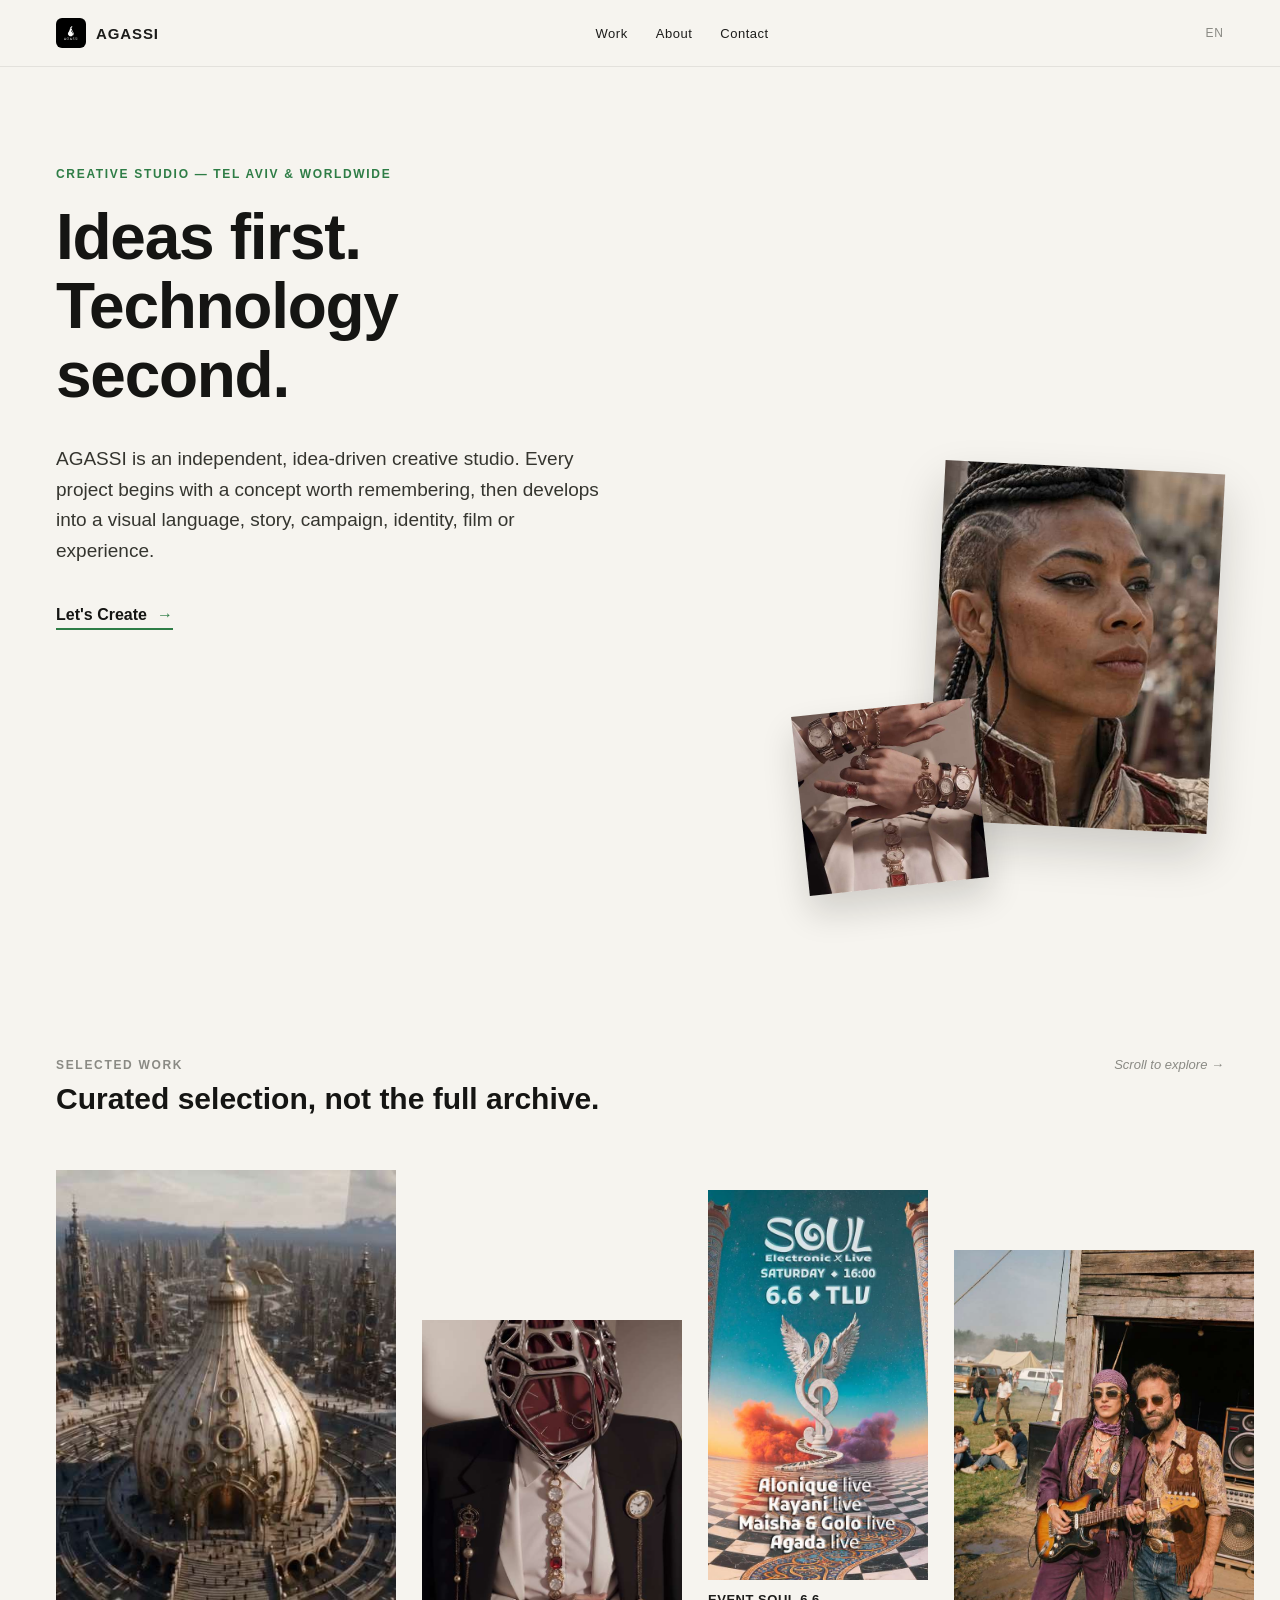
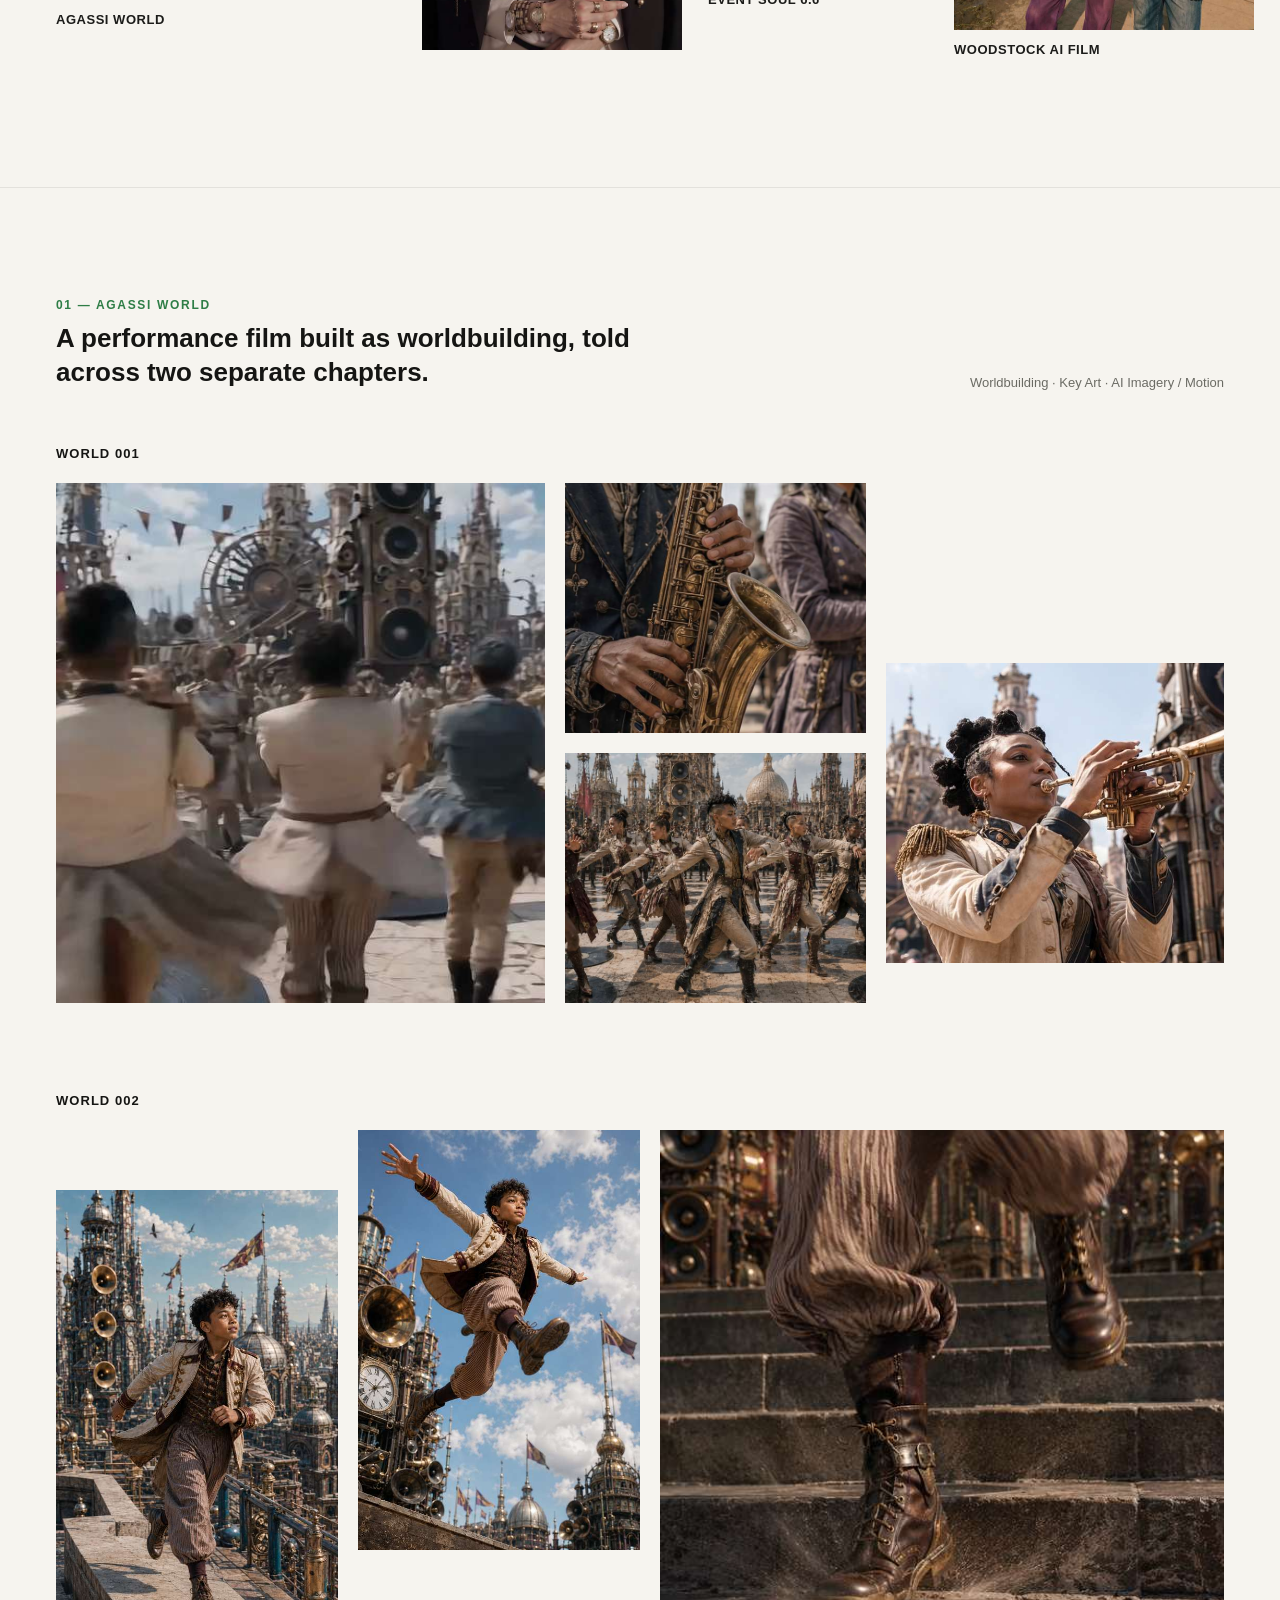
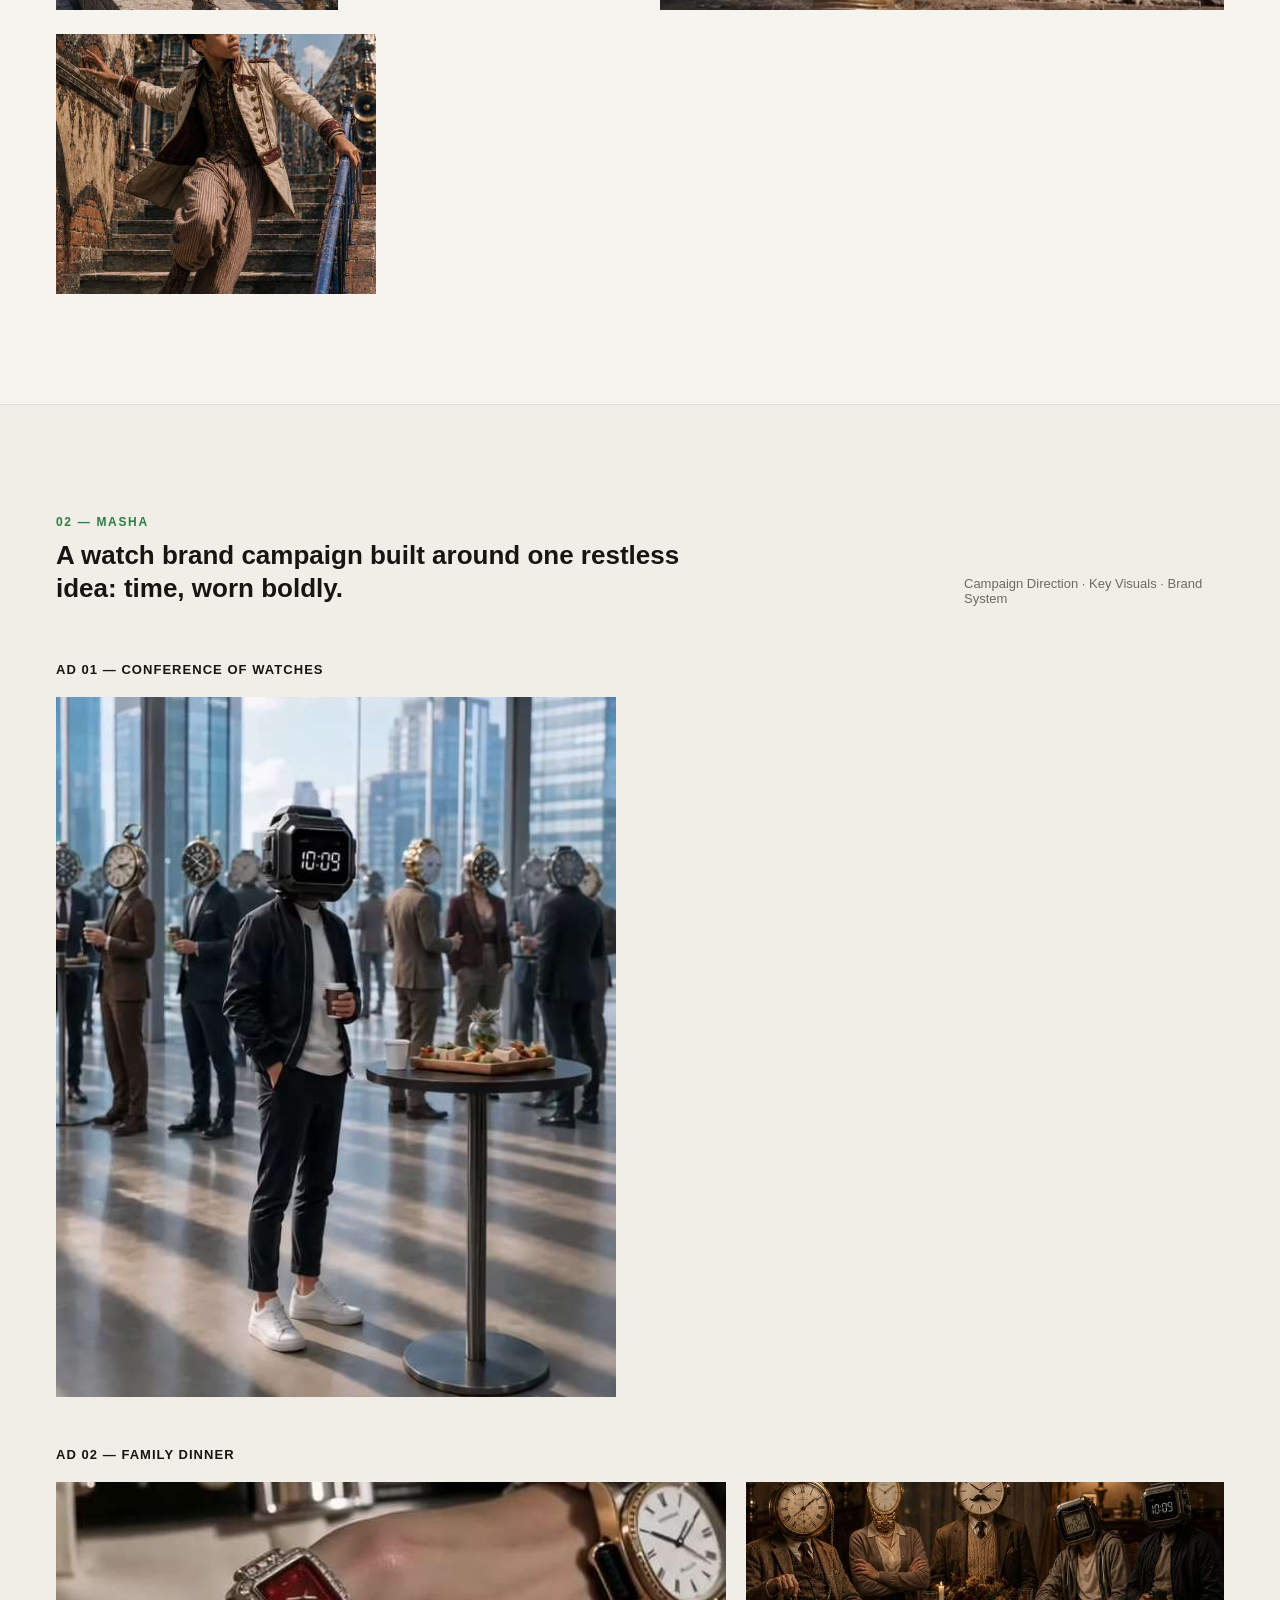
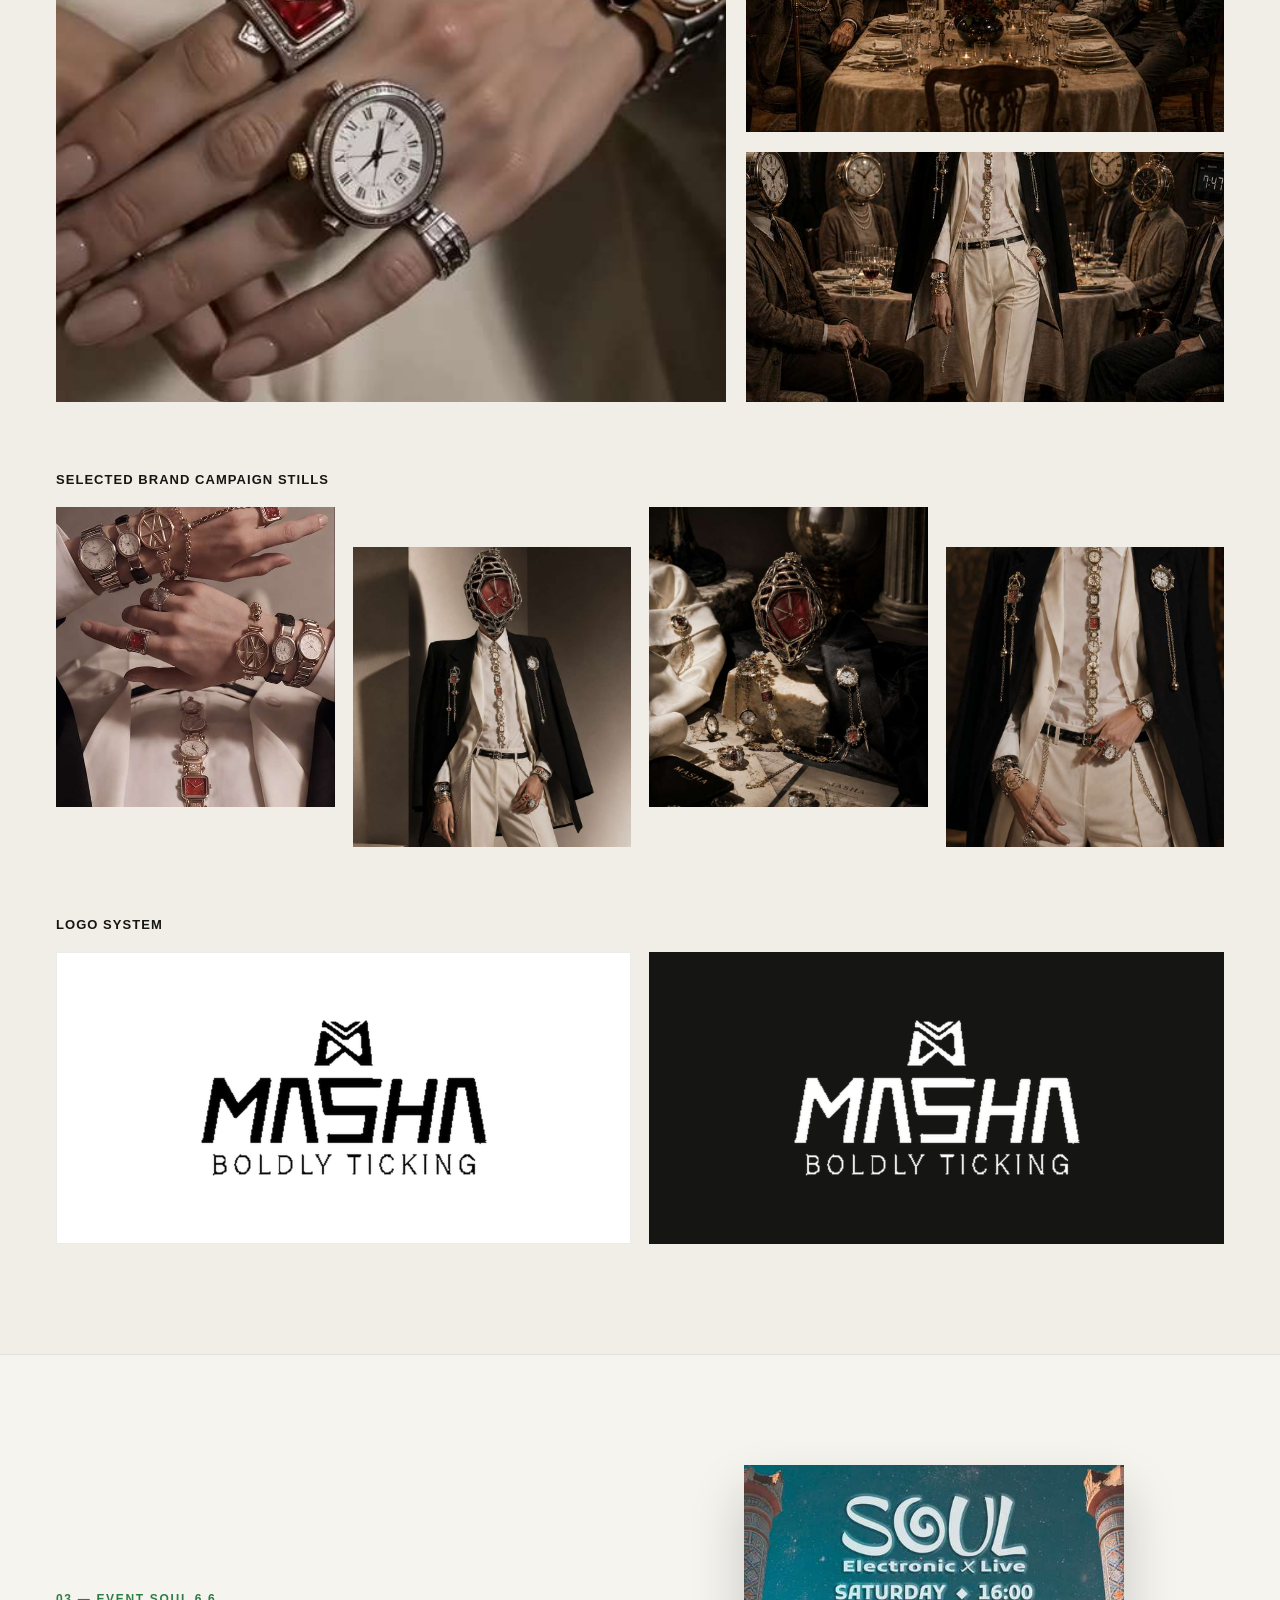
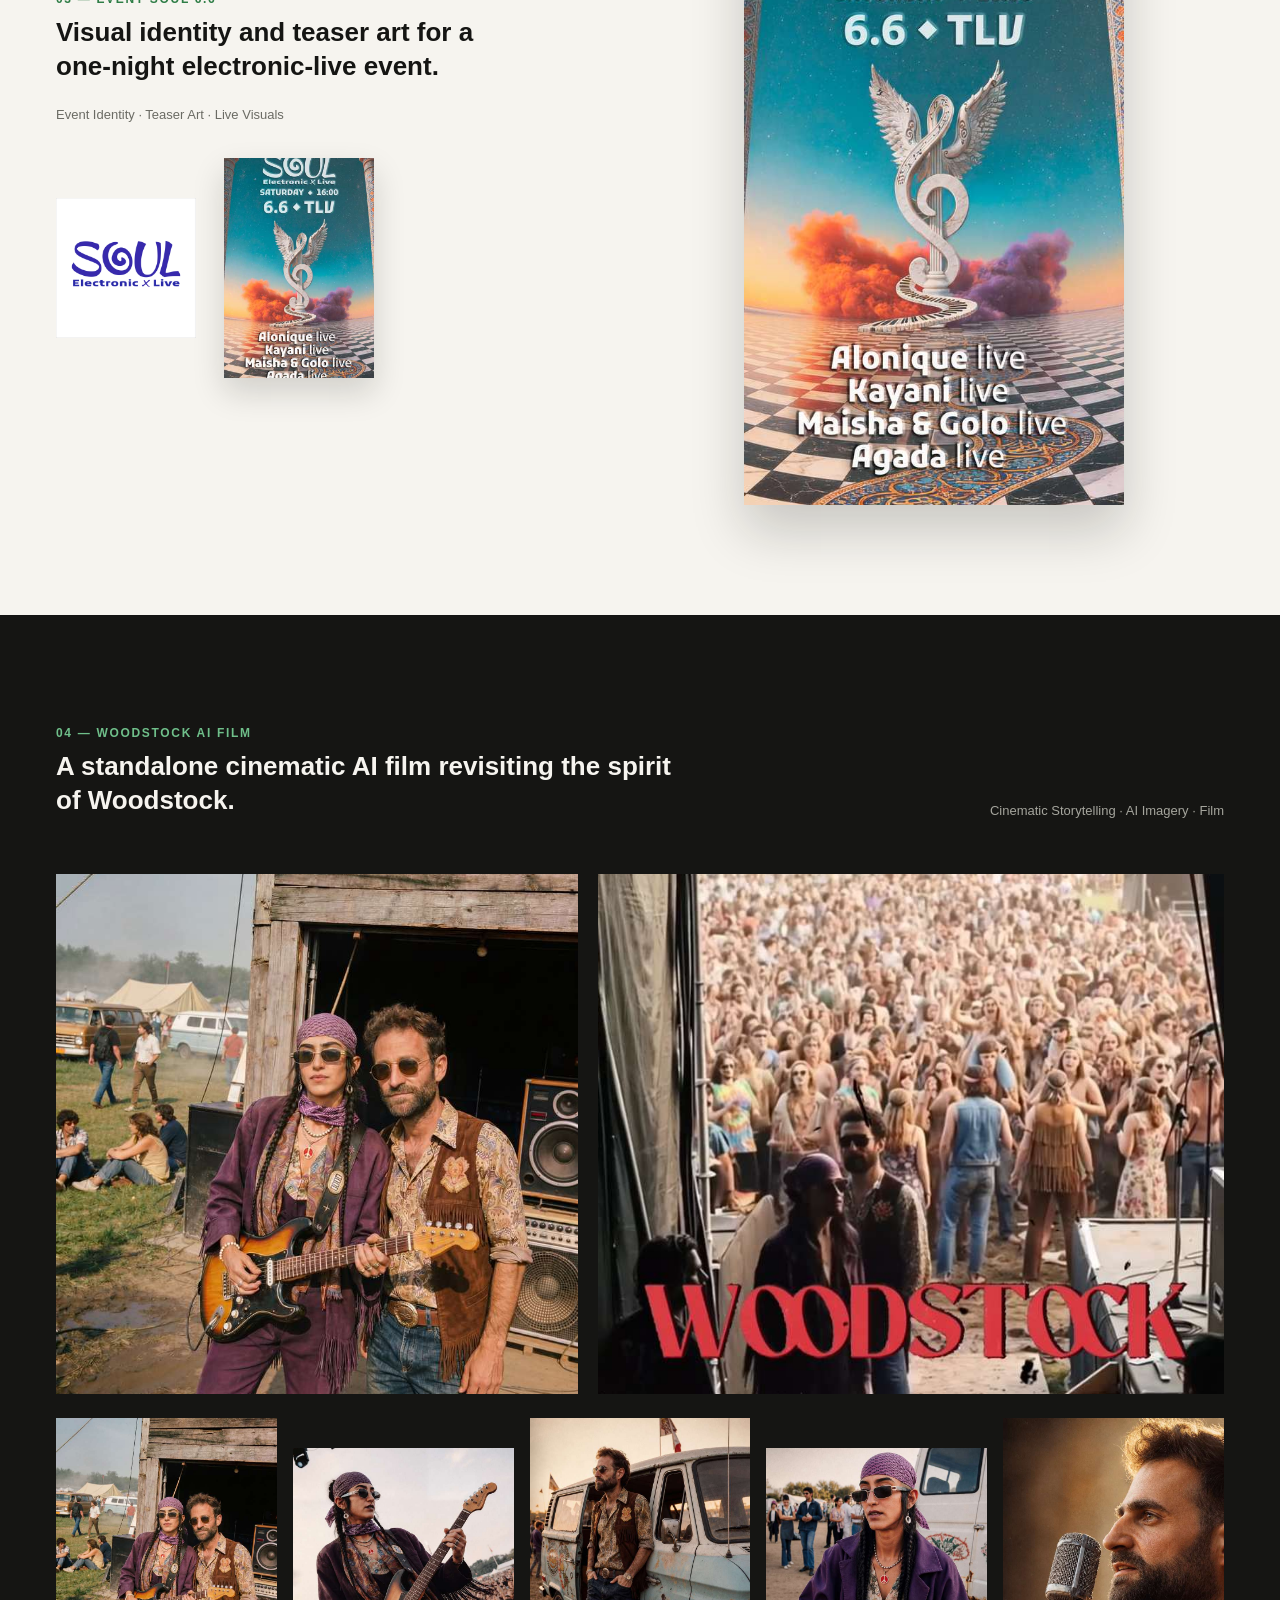
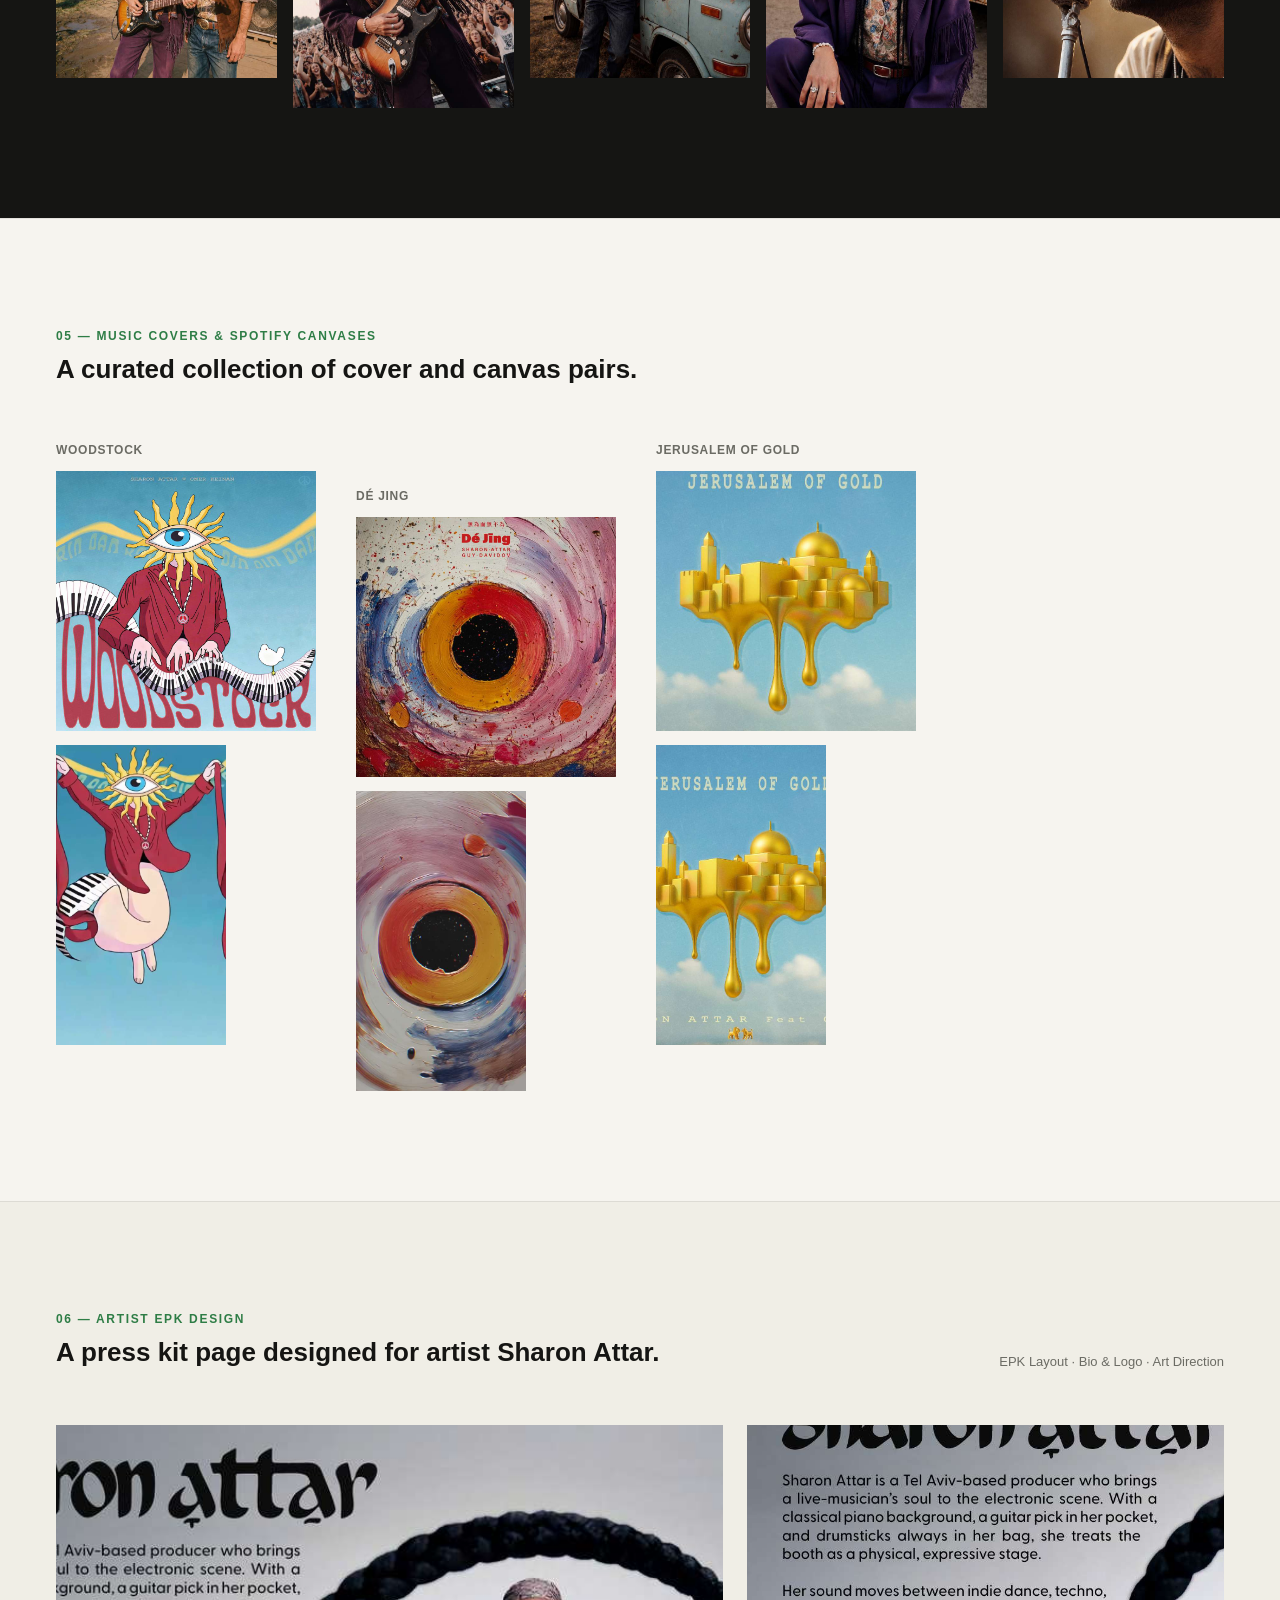
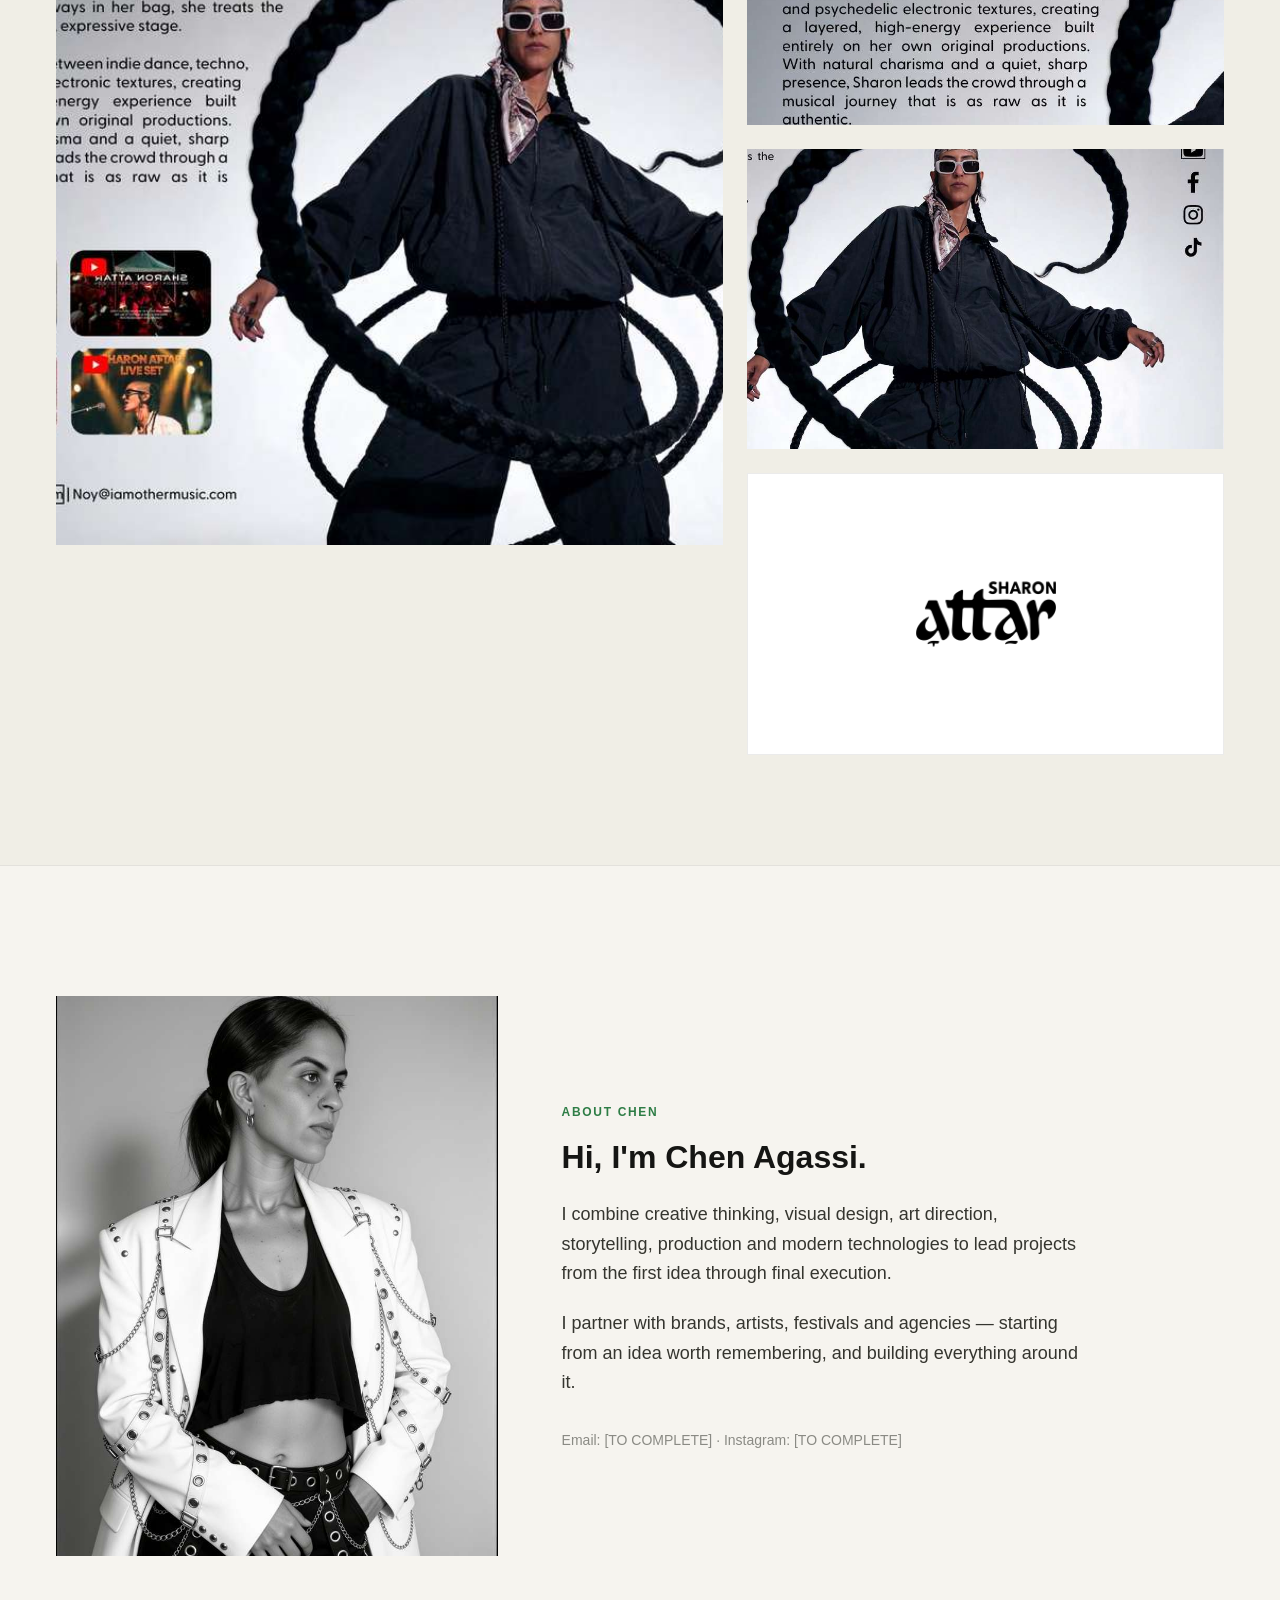
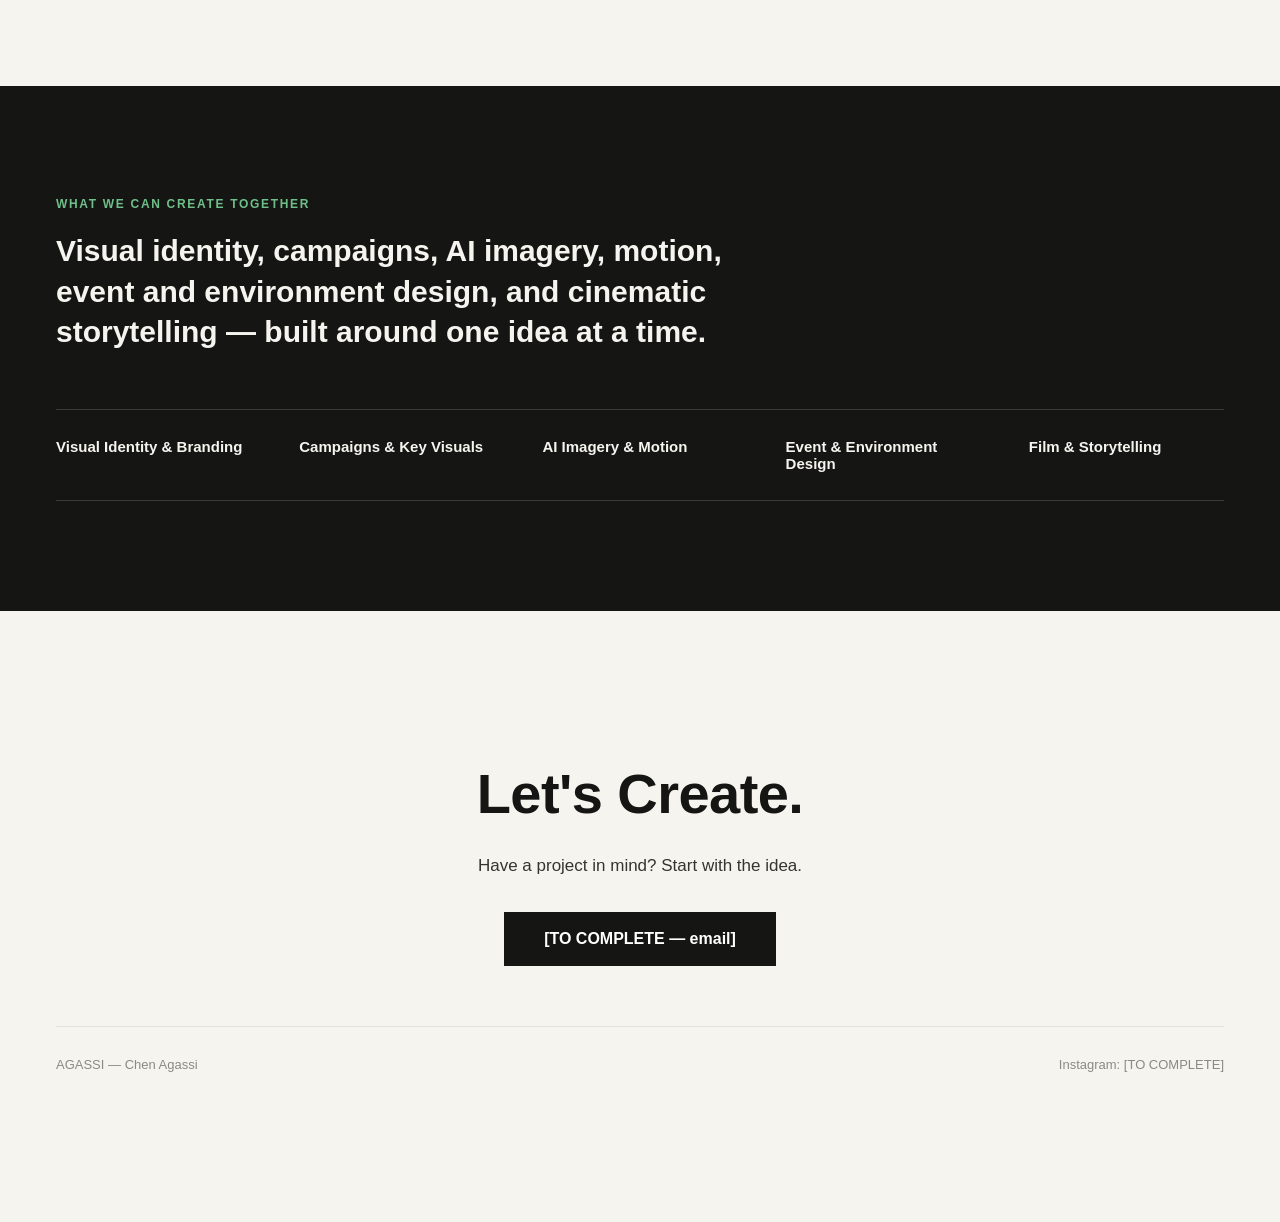
==== index.html @ 1a4b7f34 "AGASSI press kit site" ====
<!DOCTYPE html>
<html lang="en">
<head>
<meta charset="utf-8">
<meta name="viewport" content="width=device-width, initial-scale=1">
<title>AGASSI — Chen Agassi | Creative Studio</title>
<meta name="description" content="AGASSI is an independent, idea-driven creative studio led by Chen Agassi. Visual identity, campaigns, AI imagery, motion, event design and cinematic storytelling.">
<meta property="og:title" content="AGASSI — Chen Agassi">
<meta property="og:description" content="Ideas first. Technology second. An independent, idea-driven creative studio.">
<meta property="og:type" content="website">
<meta property="og:image" content="assets/world_project_cover.jpg">
<meta name="twitter:card" content="summary_large_image">
<link rel="icon" href="assets/agassi_logo.png">
<style>
  @font-face { font-family: system-editorial; src: local("Helvetica Neue"); }
  * { box-sizing: border-box; }
  html { scroll-behavior: smooth; }
  body { margin: 0; background: #f6f4ef; color: #151513; font-family: -apple-system, "Helvetica Neue", Helvetica, Arial, sans-serif; -webkit-font-smoothing: antialiased; }
  a { color: #1c1c1a; text-decoration: none; }
  a:hover { color: #2e7d46; }
  img { display: block; max-width: 100%; }
</style>
</head>
<body>

<div style="position: relative; width: 100%; overflow-x: hidden; background: #f6f4ef;">

  <!-- FIXED THIN HEADER -->
  <div style="position: sticky; top: 0; z-index: 50; display: flex; align-items: center; justify-content: space-between; padding: 18px 56px; background: rgba(246,244,239,0.86); backdrop-filter: blur(6px); border-bottom: 1px solid rgba(0,0,0,0.08);">
    <a href="#hero" style="display: flex; align-items: center; gap: 10px;">
      <img src="assets/agassi_logo.png" alt="AGASSI" style="width: 30px; height: 30px; object-fit: cover; border-radius: 6px;">
      <span style="font-weight: 700; font-size: 15px; letter-spacing: 0.06em;">AGASSI</span>
    </a>
    <div style="display: flex; gap: 28px; font-size: 13px; letter-spacing: 0.04em; color: #4a4a46;">
      <a href="#work">Work</a>
      <a href="#about-chen">About</a>
      <a href="#lets-create">Contact</a>
    </div>
    <div style="font-size: 12px; letter-spacing: 0.08em; color: #8a8a84;">EN</div>
  </div>

  <!-- 1. HERO -->
  <section id="hero" style="position: relative; overflow: hidden; padding: 100px 56px 140px; min-height: 950px; display: flex; flex-direction: column; justify-content: flex-start;">
    <div style="max-width: min(560px, calc(100vw - 500px)); min-width: 260px; flex: none;">
      <div style="font-size: 12px; letter-spacing: 0.14em; text-transform: uppercase; color: #2e7d46; font-weight: 600; margin-bottom: 22px;">Creative Studio — Tel Aviv &amp; Worldwide</div>
      <h1 style="margin: 0 0 34px; font-size: 64px; line-height: 1.08; font-weight: 800; letter-spacing: -0.02em; color: #151513;">Ideas first.<br>Technology second.</h1>
      <p style="font-size: 19px; line-height: 1.6; color: #35352f; margin: 0 0 40px;">AGASSI is an independent, idea-driven creative studio. Every project begins with a concept worth remembering, then develops into a visual language, story, campaign, identity, film or experience.</p>
      <a href="#lets-create" style="display: inline-flex; align-items: center; gap: 10px; font-size: 16px; font-weight: 700; color: #151513; border-bottom: 2px solid #2e7d46; padding-bottom: 4px;">Let's Create <span style="color: #2e7d46;">→</span></a>
    </div>

    <div style="position: absolute; right: 64px; top: 400px; width: 280px; transform: rotate(3deg); box-shadow: 0 22px 46px rgba(20,20,15,0.18);">
      <img src="assets/world_001_character_portrait.jpg" alt="" style="width: 100%; height: 360px; object-fit: cover;">
    </div>
    <div style="position: absolute; right: 300px; top: 640px; width: 180px; transform: rotate(-6deg); box-shadow: 0 18px 34px rgba(20,20,15,0.16); z-index: 2;">
      <img src="assets/masha_campaign_watch_hands.jpg" alt="" style="width: 100%; height: 180px; object-fit: cover;">
    </div>
  </section>

  <!-- 2. SELECTED WORK OVERVIEW -->
  <section id="work" style="padding: 40px 0 130px;">
    <div style="padding: 0 56px; display: flex; align-items: baseline; justify-content: space-between; margin-bottom: 44px;">
      <div>
        <div style="font-size: 12px; letter-spacing: 0.14em; text-transform: uppercase; color: #8a8a84; font-weight: 600; margin-bottom: 10px;">Selected Work</div>
        <div style="font-size: 30px; font-weight: 700; color: #151513;">Curated selection, not the full archive.</div>
      </div>
      <div style="font-size: 13px; color: #8a8a84; font-style: italic;">Scroll to explore →</div>
    </div>

    <div style="display: flex; align-items: flex-end; gap: 26px; overflow-x: auto; padding: 10px 56px 30px; scrollbar-width: none;">
      <a href="#agassi-world" style="flex: none; width: 340px; transform: translateY(0px);">
        <img src="assets/world_project_cover.jpg" alt="AGASSI World" style="width: 100%; height: 430px; object-fit: cover;">
        <div style="margin-top: 12px; font-size: 13px; font-weight: 700; letter-spacing: 0.04em;">AGASSI WORLD</div>
      </a>
      <a href="#masha" style="flex: none; width: 260px; transform: translateY(50px);">
        <img src="assets/masha_project_cover.jpg" alt="MASHA" style="width: 100%; height: 330px; object-fit: cover;">
        <div style="margin-top: 12px; font-size: 13px; font-weight: 700; letter-spacing: 0.04em;">MASHA</div>
      </a>
      <a href="#event-soul" style="flex: none; width: 220px; transform: translateY(-20px);">
        <img src="assets/event_soul_video_poster.jpg" alt="Event Soul 6.6" style="width: 100%; height: 390px; object-fit: cover;">
        <div style="margin-top: 12px; font-size: 13px; font-weight: 700; letter-spacing: 0.04em;">EVENT SOUL 6.6</div>
      </a>
      <a href="#woodstock-film" style="flex: none; width: 300px; transform: translateY(30px);">
        <img src="assets/woodstock_film_cover.jpg" alt="Woodstock AI Film" style="width: 100%; height: 380px; object-fit: cover;">
        <div style="margin-top: 12px; font-size: 13px; font-weight: 700; letter-spacing: 0.04em;">WOODSTOCK AI FILM</div>
      </a>
      <a href="#music-covers" style="flex: none; width: 240px; transform: translateY(0px);">
        <img src="assets/music_jerusalem_canvas.jpg" alt="Music Covers" style="width: 100%; height: 340px; object-fit: cover;">
        <div style="margin-top: 12px; font-size: 13px; font-weight: 700; letter-spacing: 0.04em;">MUSIC &amp; CANVASES</div>
      </a>
      <a href="#artist-epk" style="flex: none; width: 250px; transform: translateY(60px);">
        <img src="assets/epk_full_page.jpg" alt="Artist EPK Design" style="width: 100%; height: 320px; object-fit: cover;">
        <div style="margin-top: 12px; font-size: 13px; font-weight: 700; letter-spacing: 0.04em;">ARTIST EPK DESIGN</div>
      </a>
    </div>
  </section>

  <!-- 3. AGASSI WORLD -->
  <section id="agassi-world" style="padding: 110px 56px; border-top: 1px solid rgba(0,0,0,0.08);">
    <div style="display: flex; justify-content: space-between; align-items: flex-end; margin-bottom: 56px; flex-wrap: wrap; gap: 20px;">
      <div>
        <div style="font-size: 12px; letter-spacing: 0.14em; text-transform: uppercase; color: #2e7d46; font-weight: 700; margin-bottom: 10px;">01 — Agassi World</div>
        <div style="font-size: 26px; font-weight: 700; max-width: 640px; line-height: 1.3;">A performance film built as worldbuilding, told across two separate chapters.</div>
      </div>
      <div style="font-size: 13px; color: #6b6b64; max-width: 260px;">Worldbuilding · Key Art · AI Imagery / Motion</div>
    </div>

    <!-- World 001 -->
    <div style="margin-bottom: 90px;">
      <div style="font-size: 13px; font-weight: 700; letter-spacing: 0.08em; text-transform: uppercase; color: #151513; margin-bottom: 22px;">World 001</div>
      <div style="display: grid; grid-template-columns: 1.3fr 0.8fr 0.9fr; gap: 20px; align-items: end;">
        <img src="assets/world_001_video_poster.jpg" alt="" style="width: 100%; height: 520px; object-fit: cover;">
        <div style="display: flex; flex-direction: column; gap: 20px;">
          <img src="assets/world_001_saxophone.jpg" alt="" style="width: 100%; height: 250px; object-fit: cover;">
          <img src="assets/world_001_dancers.jpg" alt="" style="width: 100%; height: 250px; object-fit: cover;">
        </div>
        <div style="display: flex; flex-direction: column; gap: 20px; transform: translateY(-40px);">
          <img src="assets/world_001_trumpet.jpg" alt="" style="width: 100%; height: 300px; object-fit: cover;">
        </div>
      </div>
    </div>

    <!-- World 002 -->
    <div>
      <div style="font-size: 13px; font-weight: 700; letter-spacing: 0.08em; text-transform: uppercase; color: #151513; margin-bottom: 22px;">World 002</div>
      <div style="display: grid; grid-template-columns: 0.7fr 0.7fr 1.4fr; gap: 20px;">
        <img src="assets/world_002_running.jpg" alt="" style="width: 100%; height: 420px; object-fit: cover; margin-top: 60px;">
        <img src="assets/world_002_jumping.jpg" alt="" style="width: 100%; height: 420px; object-fit: cover;">
        <img src="assets/world_002_video_poster.jpg" alt="" style="width: 100%; height: 480px; object-fit: cover;">
      </div>
      <img src="assets/world_002_stairs.jpg" alt="" style="width: 320px; height: 260px; object-fit: cover; margin-top: 24px;">
    </div>
  </section>

  <!-- 4. MASHA -->
  <section id="masha" style="padding: 110px 56px; border-top: 1px solid rgba(0,0,0,0.08); background: #f0eee6;">
    <div style="display: flex; justify-content: space-between; align-items: flex-end; margin-bottom: 56px; flex-wrap: wrap; gap: 20px;">
      <div>
        <div style="font-size: 12px; letter-spacing: 0.14em; text-transform: uppercase; color: #2e7d46; font-weight: 700; margin-bottom: 10px;">02 — Masha</div>
        <div style="font-size: 26px; font-weight: 700; max-width: 640px; line-height: 1.3;">A watch brand campaign built around one restless idea: time, worn boldly.</div>
      </div>
      <div style="font-size: 13px; color: #6b6b64; max-width: 260px;">Campaign Direction · Key Visuals · Brand System</div>
    </div>

    <!-- Ad 01 -->
    <div style="margin-bottom: 50px;">
      <div style="font-size: 13px; font-weight: 700; letter-spacing: 0.08em; text-transform: uppercase; margin-bottom: 20px;">Ad 01 — Conference of Watches</div>
      <img src="assets/masha_ad01_video_poster.jpg" alt="" style="width: 560px; max-width: 100%; height: 700px; object-fit: cover;">
    </div>

    <!-- Ad 02 -->
    <div style="margin-bottom: 70px;">
      <div style="font-size: 13px; font-weight: 700; letter-spacing: 0.08em; text-transform: uppercase; margin-bottom: 20px;">Ad 02 — Family Dinner</div>
      <div style="display: grid; grid-template-columns: 1.4fr 1fr; gap: 20px;">
        <img src="assets/masha_ad02_video_poster.jpg" alt="" style="width: 100%; height: 520px; object-fit: cover;">
        <div style="display: flex; flex-direction: column; gap: 20px;">
          <img src="assets/masha_ad02_family_table.jpg" alt="" style="width: 100%; height: 250px; object-fit: cover;">
          <img src="assets/masha_ad02_entrance.jpg" alt="" style="width: 100%; height: 250px; object-fit: cover;">
        </div>
      </div>
    </div>

    <!-- campaign stills -->
    <div style="margin-bottom: 70px;">
      <div style="font-size: 13px; font-weight: 700; letter-spacing: 0.08em; text-transform: uppercase; margin-bottom: 20px;">Selected Brand Campaign Stills</div>
      <div style="display: grid; grid-template-columns: repeat(4, 1fr); gap: 18px;">
        <img src="assets/masha_campaign_watch_hands.jpg" alt="" style="width: 100%; height: 300px; object-fit: cover;">
        <img src="assets/masha_campaign_full_body.jpg" alt="" style="width: 100%; height: 300px; object-fit: cover; margin-top: 40px;">
        <img src="assets/masha_campaign_product_still.jpg" alt="" style="width: 100%; height: 300px; object-fit: cover;">
        <img src="assets/masha_campaign_wardrobe.jpg" alt="" style="width: 100%; height: 300px; object-fit: cover; margin-top: 40px;">
      </div>
    </div>

    <!-- logo system -->
    <div>
      <div style="font-size: 13px; font-weight: 700; letter-spacing: 0.08em; text-transform: uppercase; margin-bottom: 20px;">Logo System</div>
      <div style="display: grid; grid-template-columns: 1fr 1fr; gap: 18px;">
        <div style="background: #ffffff; padding: 60px; display: flex; align-items: center; justify-content: center; border: 1px solid rgba(0,0,0,0.08);">
          <img src="assets/masha_logo_black.png" alt="MASHA logo black" style="width: 100%; max-width: 300px;">
        </div>
        <div style="background: #151513; padding: 60px; display: flex; align-items: center; justify-content: center;">
          <img src="assets/masha_logo_white.png" alt="MASHA logo white" style="width: 100%; max-width: 300px;">
        </div>
      </div>
    </div>
  </section>

  <!-- 5. EVENT SOUL 6.6 -->
  <section id="event-soul" style="padding: 110px 56px; border-top: 1px solid rgba(0,0,0,0.08);">
    <div style="display: grid; grid-template-columns: 1fr 1.1fr; gap: 60px; align-items: center;">
      <div>
        <div style="font-size: 12px; letter-spacing: 0.14em; text-transform: uppercase; color: #2e7d46; font-weight: 700; margin-bottom: 10px;">03 — Event Soul 6.6</div>
        <div style="font-size: 26px; font-weight: 700; max-width: 460px; line-height: 1.3; margin-bottom: 24px;">Visual identity and teaser art for a one-night electronic-live event.</div>
        <div style="font-size: 13px; color: #6b6b64; margin-bottom: 36px;">Event Identity · Teaser Art · Live Visuals</div>
        <div style="display: flex; align-items: center; gap: 28px;">
          <img src="assets/event_soul_logo.png" alt="Event Soul logo" style="width: 140px;">
          <img src="assets/event_soul_poster.jpg" alt="Event Soul static poster" style="width: 150px; height: 220px; object-fit: cover; box-shadow: 0 14px 30px rgba(20,20,15,0.16);">
        </div>
      </div>
      <div style="display: flex; justify-content: center;">
        <img src="assets/event_soul_video_poster.jpg" alt="Event Soul 6.6 teaser" style="width: 380px; max-width: 100%; height: 640px; object-fit: cover; box-shadow: 0 26px 50px rgba(20,20,15,0.2);">
      </div>
    </div>
  </section>

  <!-- 6. WOODSTOCK AI FILM -->
  <section id="woodstock-film" style="padding: 110px 0; border-top: 1px solid rgba(0,0,0,0.08); background: #151513; color: #f6f4ef;">
    <div style="padding: 0 56px; display: flex; justify-content: space-between; align-items: flex-end; margin-bottom: 56px; flex-wrap: wrap; gap: 20px;">
      <div>
        <div style="font-size: 12px; letter-spacing: 0.14em; text-transform: uppercase; color: #6fbf8a; font-weight: 700; margin-bottom: 10px;">04 — Woodstock AI Film</div>
        <div style="font-size: 26px; font-weight: 700; max-width: 640px; line-height: 1.3;">A standalone cinematic AI film revisiting the spirit of Woodstock.</div>
      </div>
      <div style="font-size: 13px; color: #a5a59d; max-width: 260px;">Cinematic Storytelling · AI Imagery · Film</div>
    </div>
    <div style="padding: 0 56px; display: grid; grid-template-columns: 1fr 1.2fr; gap: 20px; margin-bottom: 24px;">
      <img src="assets/woodstock_film_cover.jpg" alt="" style="width: 100%; height: 520px; object-fit: cover;">
      <img src="assets/woodstock_film_video_poster.jpg" alt="" style="width: 100%; height: 520px; object-fit: cover;">
    </div>
    <div style="padding: 0 56px; display: grid; grid-template-columns: repeat(5, 1fr); gap: 16px;">
      <img src="assets/woodstock_film_still_01_duo.jpg" alt="" style="width: 100%; height: 260px; object-fit: cover;">
      <img src="assets/woodstock_film_still_02_stage.jpg" alt="" style="width: 100%; height: 260px; object-fit: cover; margin-top: 30px;">
      <img src="assets/woodstock_film_still_03_van1.jpg" alt="" style="width: 100%; height: 260px; object-fit: cover;">
      <img src="assets/woodstock_film_still_04_van2.jpg" alt="" style="width: 100%; height: 260px; object-fit: cover; margin-top: 30px;">
      <img src="assets/woodstock_film_still_05_mic.jpg" alt="" style="width: 100%; height: 260px; object-fit: cover;">
    </div>
  </section>

  <!-- 7. MUSIC COVERS & SPOTIFY CANVASES -->
  <section id="music-covers" style="padding: 110px 56px; border-top: 1px solid rgba(0,0,0,0.08);">
    <div style="margin-bottom: 56px;">
      <div style="font-size: 12px; letter-spacing: 0.14em; text-transform: uppercase; color: #2e7d46; font-weight: 700; margin-bottom: 10px;">05 — Music Covers &amp; Spotify Canvases</div>
      <div style="font-size: 26px; font-weight: 700; max-width: 640px; line-height: 1.3;">A curated collection of cover and canvas pairs.</div>
    </div>
    <div style="display: flex; gap: 40px; flex-wrap: wrap;">
      <div style="width: 260px;">
        <div style="font-size: 12px; font-weight: 700; letter-spacing: 0.06em; text-transform: uppercase; margin-bottom: 14px; color: #6b6b64;">Woodstock</div>
        <img src="assets/music_woodstock_cover.jpg" alt="" style="width: 100%; height: 260px; object-fit: cover; margin-bottom: 14px;">
        <img src="assets/music_woodstock_canvas.jpg" alt="" style="width: 170px; height: 300px; object-fit: cover;">
      </div>
      <div style="width: 260px; margin-top: 46px;">
        <div style="font-size: 12px; font-weight: 700; letter-spacing: 0.06em; text-transform: uppercase; margin-bottom: 14px; color: #6b6b64;">Dé Jing</div>
        <img src="assets/music_de_jing_cover.jpg" alt="" style="width: 100%; height: 260px; object-fit: cover; margin-bottom: 14px;">
        <img src="assets/music_de_jing_canvas.jpg" alt="" style="width: 170px; height: 300px; object-fit: cover;">
      </div>
      <div style="width: 260px;">
        <div style="font-size: 12px; font-weight: 700; letter-spacing: 0.06em; text-transform: uppercase; margin-bottom: 14px; color: #6b6b64;">Jerusalem of Gold</div>
        <img src="assets/music_jerusalem_cover.jpg" alt="" style="width: 100%; height: 260px; object-fit: cover; margin-bottom: 14px;">
        <img src="assets/music_jerusalem_canvas.jpg" alt="" style="width: 170px; height: 300px; object-fit: cover;">
      </div>
    </div>
  </section>

  <!-- 8. ARTIST EPK DESIGN -->
  <section id="artist-epk" style="padding: 110px 56px; border-top: 1px solid rgba(0,0,0,0.08); background: #f0eee6;">
    <div style="display: flex; justify-content: space-between; align-items: flex-end; margin-bottom: 56px; flex-wrap: wrap; gap: 20px;">
      <div>
        <div style="font-size: 12px; letter-spacing: 0.14em; text-transform: uppercase; color: #2e7d46; font-weight: 700; margin-bottom: 10px;">06 — Artist EPK Design</div>
        <div style="font-size: 26px; font-weight: 700; max-width: 640px; line-height: 1.3;">A press kit page designed for artist Sharon Attar.</div>
      </div>
      <div style="font-size: 13px; color: #6b6b64; max-width: 260px;">EPK Layout · Bio &amp; Logo · Art Direction</div>
    </div>
    <div style="display: grid; grid-template-columns: 1.4fr 1fr; gap: 24px; align-items: start;">
      <img src="assets/epk_full_page.jpg" alt="Artist EPK full page" style="width: 100%; height: 720px; object-fit: cover;">
      <div style="display: flex; flex-direction: column; gap: 24px;">
        <img src="assets/epk_detail_logo_bio.jpg" alt="" style="width: 100%; height: 300px; object-fit: cover;">
        <img src="assets/epk_detail_art_direction.jpg" alt="" style="width: 100%; height: 300px; object-fit: cover;">
        <div style="background: #ffffff; padding: 30px; display: flex; align-items: center; justify-content: center; border: 1px solid rgba(0,0,0,0.08);">
          <img src="assets/epk_artist_logo.png" alt="Artist logo" style="width: 100%; max-width: 220px;">
        </div>
      </div>
    </div>
  </section>

  <!-- 9. ABOUT CHEN -->
  <section id="about-chen" style="padding: 130px 56px; border-top: 1px solid rgba(0,0,0,0.08);">
    <div style="display: grid; grid-template-columns: 0.8fr 1.2fr; gap: 64px; align-items: center;">
      <img src="assets/chen_portrait.jpg" alt="Chen Agassi" style="width: 100%; height: 560px; object-fit: cover;">
      <div>
        <div style="font-size: 12px; letter-spacing: 0.14em; text-transform: uppercase; color: #2e7d46; font-weight: 700; margin-bottom: 20px;">About Chen</div>
        <div style="font-size: 32px; font-weight: 700; margin-bottom: 24px;">Hi, I'm Chen Agassi.</div>
        <p style="font-size: 18px; line-height: 1.65; color: #35352f; max-width: 520px; margin: 0 0 20px;">I combine creative thinking, visual design, art direction, storytelling, production and modern technologies to lead projects from the first idea through final execution.</p>
        <p style="font-size: 18px; line-height: 1.65; color: #35352f; max-width: 520px; margin: 0 0 34px;">I partner with brands, artists, festivals and agencies — starting from an idea worth remembering, and building everything around it.</p>
        <div style="font-size: 14px; color: #8a8a84;">Email: [TO COMPLETE] · Instagram: [TO COMPLETE]</div>
      </div>
    </div>
  </section>

  <!-- 10. WHAT WE CAN CREATE TOGETHER -->
  <section style="padding: 110px 56px; border-top: 1px solid rgba(0,0,0,0.08); background: #151513; color: #f6f4ef;">
    <div style="font-size: 12px; letter-spacing: 0.14em; text-transform: uppercase; color: #6fbf8a; font-weight: 700; margin-bottom: 20px;">What We Can Create Together</div>
    <div style="font-size: 30px; font-weight: 700; max-width: 700px; line-height: 1.35; margin-bottom: 56px;">Visual identity, campaigns, AI imagery, motion, event and environment design, and cinematic storytelling — built around one idea at a time.</div>
    <div style="display: flex; flex-wrap: wrap; gap: 0; border-top: 1px solid rgba(246,244,239,0.16);">
      <div style="flex: 1; min-width: 200px; padding: 28px 24px 28px 0; border-bottom: 1px solid rgba(246,244,239,0.16);">
        <div style="font-size: 15px; font-weight: 700;">Visual Identity &amp; Branding</div>
      </div>
      <div style="flex: 1; min-width: 200px; padding: 28px 24px; border-bottom: 1px solid rgba(246,244,239,0.16);">
        <div style="font-size: 15px; font-weight: 700;">Campaigns &amp; Key Visuals</div>
      </div>
      <div style="flex: 1; min-width: 200px; padding: 28px 24px; border-bottom: 1px solid rgba(246,244,239,0.16);">
        <div style="font-size: 15px; font-weight: 700;">AI Imagery &amp; Motion</div>
      </div>
      <div style="flex: 1; min-width: 200px; padding: 28px 24px; border-bottom: 1px solid rgba(246,244,239,0.16);">
        <div style="font-size: 15px; font-weight: 700;">Event &amp; Environment Design</div>
      </div>
      <div style="flex: 1; min-width: 200px; padding: 28px 0 28px 24px; border-bottom: 1px solid rgba(246,244,239,0.16);">
        <div style="font-size: 15px; font-weight: 700;">Film &amp; Storytelling</div>
      </div>
    </div>
  </section>

  <!-- 11. LET'S CREATE -->
  <section id="lets-create" style="padding: 150px 56px; text-align: center;">
    <div style="font-size: 56px; font-weight: 800; letter-spacing: -0.01em; margin-bottom: 30px;">Let's Create.</div>
    <p style="font-size: 17px; color: #35352f; margin: 0 0 36px;">Have a project in mind? Start with the idea.</p>
    <a href="mailto:" style="display: inline-block; font-size: 16px; font-weight: 700; color: #ffffff; background: #151513; padding: 18px 40px;">[TO COMPLETE — email]</a>
    <div style="margin-top: 60px; padding-top: 30px; border-top: 1px solid rgba(0,0,0,0.08); display: flex; justify-content: space-between; align-items: center; font-size: 13px; color: #8a8a84;">
      <span>AGASSI — Chen Agassi</span>
      <span>Instagram: [TO COMPLETE]</span>
    </div>
  </section>

</div>

</body>
</html>
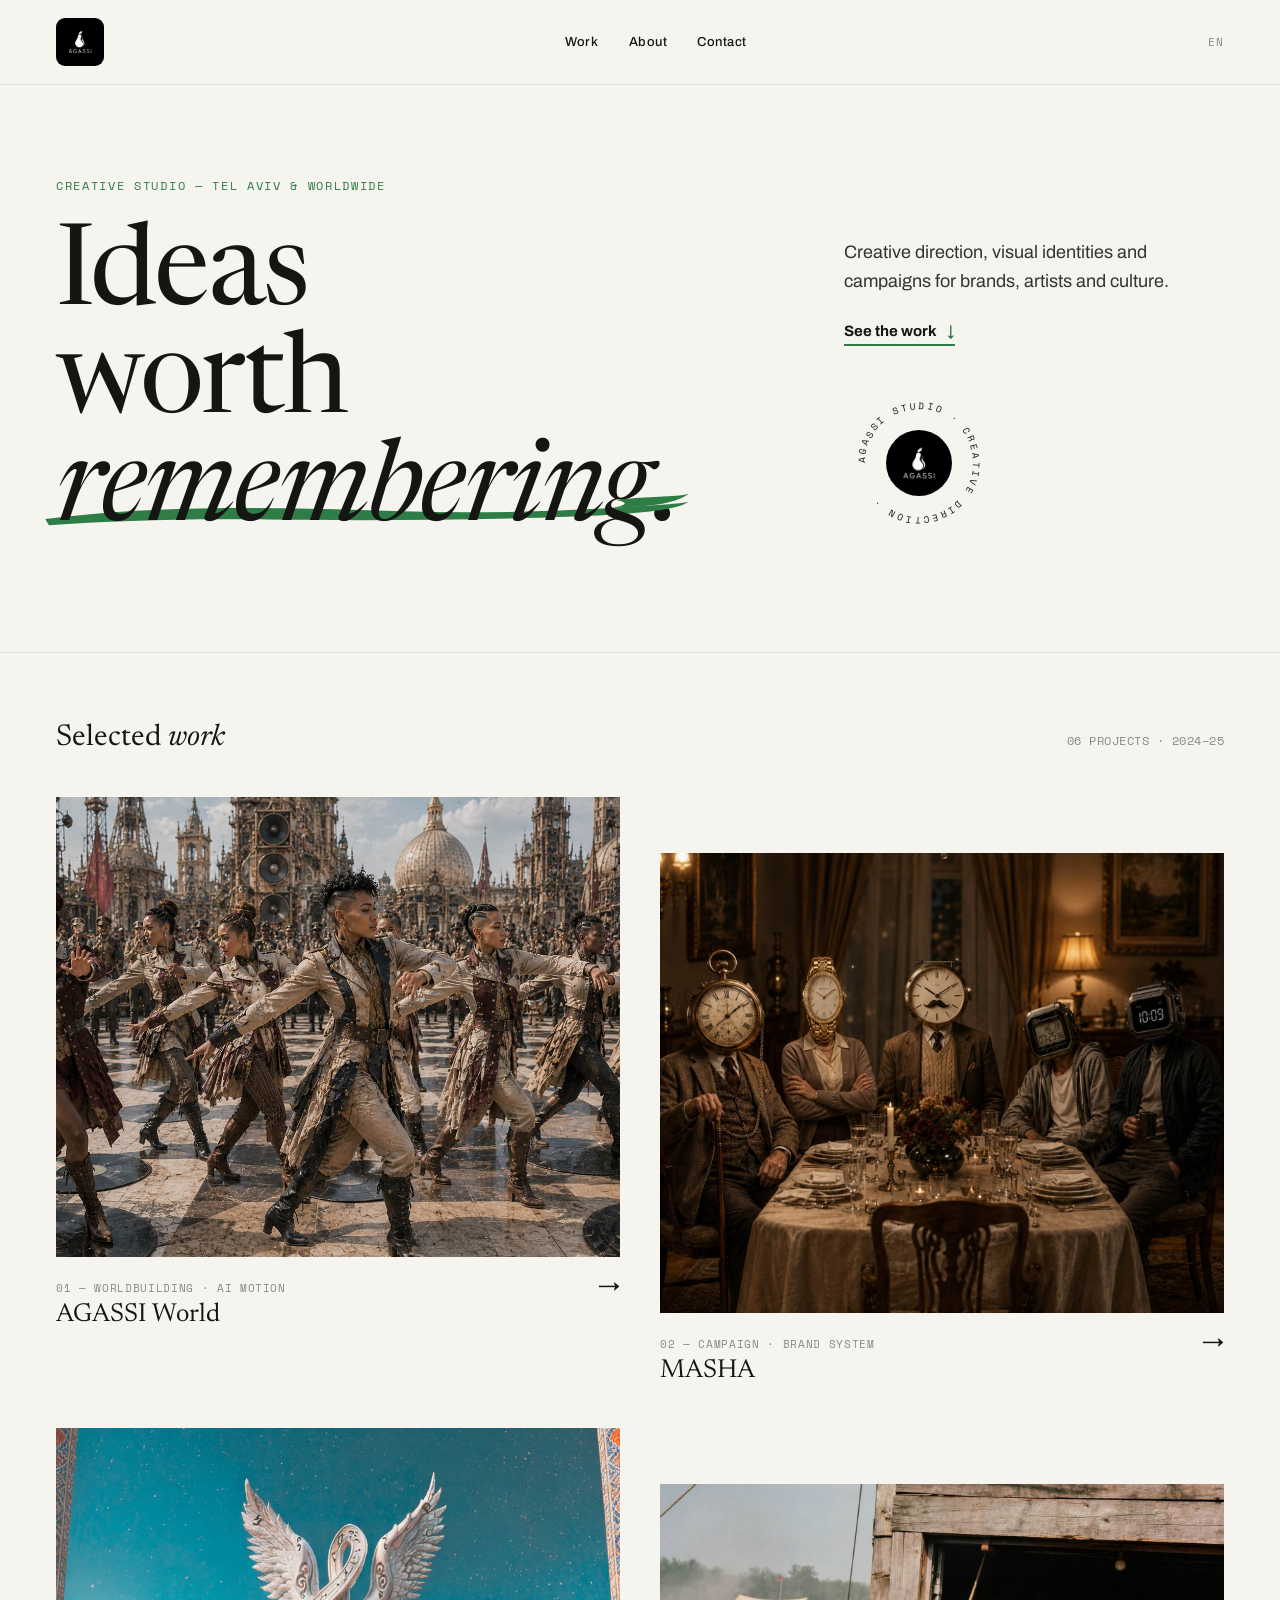
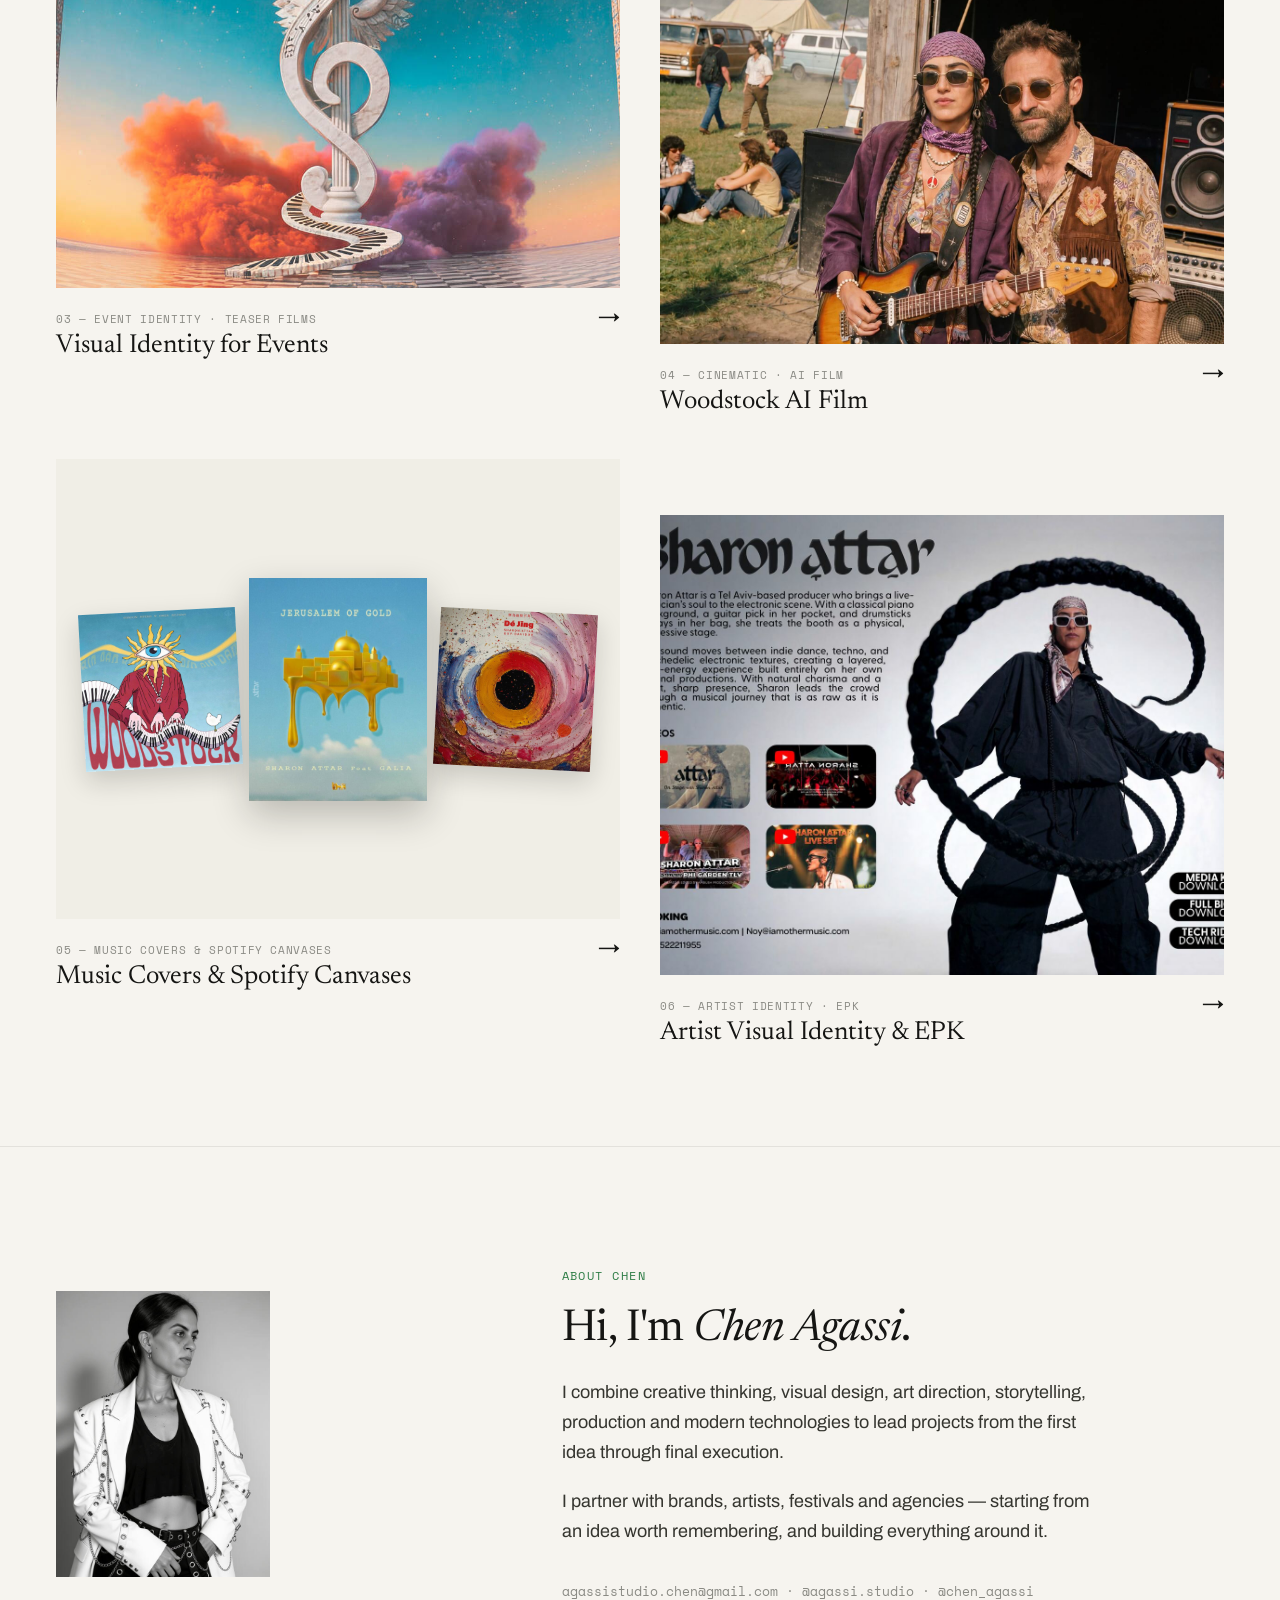
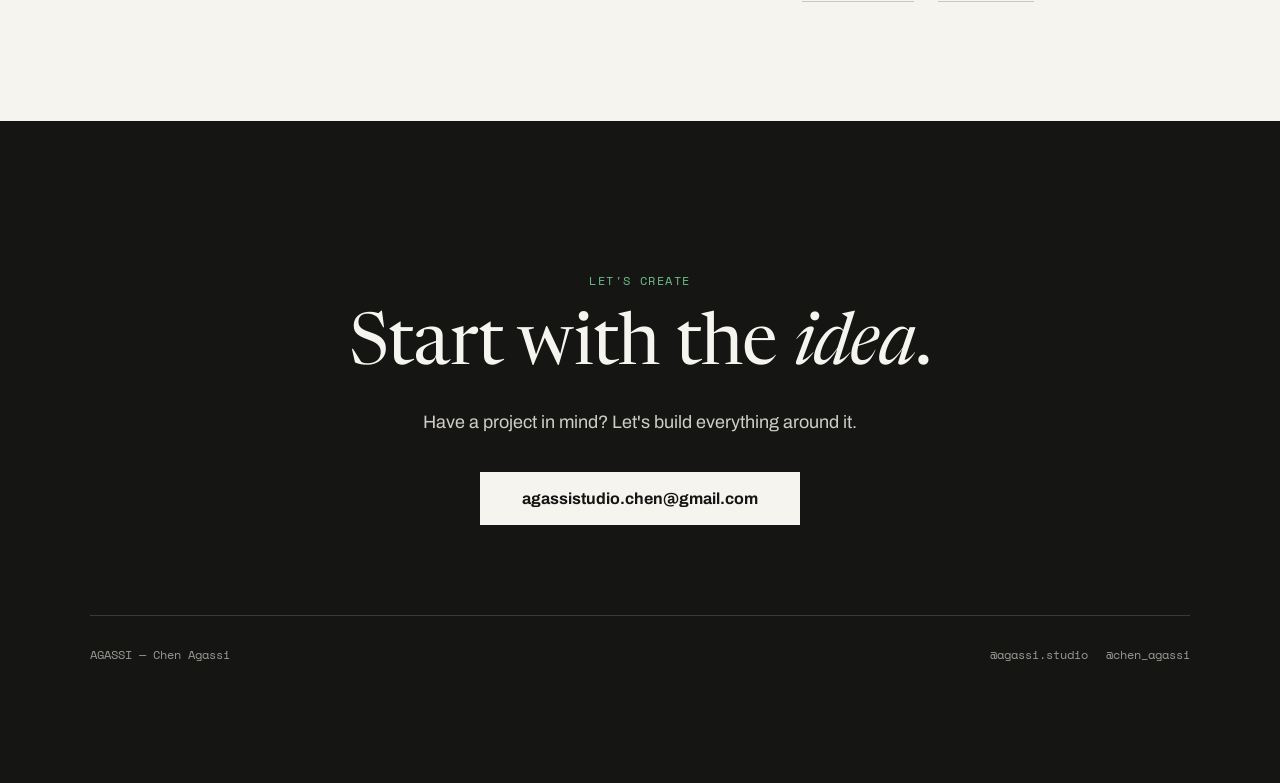
==== commit 50f13447: "Full site rebuild from approved Claude Design handoff: new multi-page structure (Home, AGASSI World," ====
--- a/index.html
+++ b/index.html
@@ -6,319 +6,223 @@
 <title>AGASSI — Chen Agassi | Creative Studio</title>
 <meta name="description" content="AGASSI is an independent, idea-driven creative studio led by Chen Agassi. Visual identity, campaigns, AI imagery, motion, event design and cinematic storytelling.">
 <meta property="og:title" content="AGASSI — Chen Agassi">
-<meta property="og:description" content="Ideas first. Technology second. An independent, idea-driven creative studio.">
+<meta property="og:description" content="Ideas worth remembering. Creative direction, visual identities and campaigns for brands, artists and culture.">
 <meta property="og:type" content="website">
-<meta property="og:image" content="assets/world_project_cover.jpg">
+<meta property="og:image" content="assets/world_cover.jpg">
 <meta name="twitter:card" content="summary_large_image">
 <link rel="icon" href="assets/agassi_logo.png">
+<link rel="preconnect" href="https://fonts.googleapis.com">
+<link rel="preconnect" href="https://fonts.gstatic.com" crossorigin>
+<link href="https://fonts.googleapis.com/css2?family=Archivo:wght@400;500;600;700;800&family=Newsreader:ital,opsz,wght@0,6..72,400;0,6..72,500;1,6..72,400;1,6..72,500&family=Space+Mono:wght@400;700&display=swap" rel="stylesheet">
 <style>
-  @font-face { font-family: system-editorial; src: local("Helvetica Neue"); }
   * { box-sizing: border-box; }
   html { scroll-behavior: smooth; }
-  body { margin: 0; background: #f6f4ef; color: #151513; font-family: -apple-system, "Helvetica Neue", Helvetica, Arial, sans-serif; -webkit-font-smoothing: antialiased; }
-  a { color: #1c1c1a; text-decoration: none; }
+  body { margin: 0; background: #f6f4ef; color: #151513; font-family: 'Archivo', sans-serif; -webkit-font-smoothing: antialiased; }
+  a { color: #151513; text-decoration: none; }
   a:hover { color: #2e7d46; }
   img { display: block; max-width: 100%; }
+  .proj:hover img { transform: scale(1.03); }
+  .proj img { transition: transform 0.6s cubic-bezier(.2,.7,.2,1); }
+  .proj:hover .go { color: #2e7d46; }
+  @keyframes agspin { to { transform: rotate(360deg); } }
+
+  @media (max-width: 900px) {
+    section, .hdr { padding-left: 28px !important; padding-right: 28px !important; }
+  }
+  @media (max-width: 700px) {
+    section, .hdr { padding-left: 20px !important; padding-right: 20px !important; }
+    .g { grid-template-columns: 1fr !important; gap: 28px !important; }
+    .proj { margin-top: 0 !important; }
+    #top .g { display: block !important; }
+    #about .g { display: block !important; }
+    #about .g img { width: 140px !important; height: 186px !important; margin-bottom: 24px; }
+    #about .g > div { width: auto !important; height: auto !important; }
+    h1, #top h1 { font-size: clamp(38px, 11vw, 54px) !important; }
+    .work-thumb { height: 300px !important; }
+  }
 </style>
 </head>
 <body>
 
 <div style="position: relative; width: 100%; overflow-x: hidden; background: #f6f4ef;">
 
-  <!-- FIXED THIN HEADER -->
-  <div style="position: sticky; top: 0; z-index: 50; display: flex; align-items: center; justify-content: space-between; padding: 18px 56px; background: rgba(246,244,239,0.86); backdrop-filter: blur(6px); border-bottom: 1px solid rgba(0,0,0,0.08);">
-    <a href="#hero" style="display: flex; align-items: center; gap: 10px;">
-      <img src="assets/agassi_logo.png" alt="AGASSI" style="width: 30px; height: 30px; object-fit: cover; border-radius: 6px;">
-      <span style="font-weight: 700; font-size: 15px; letter-spacing: 0.06em;">AGASSI</span>
+  <!-- HEADER -->
+  <div class="hdr" style="position: sticky; top: 0; z-index: 50; display: flex; align-items: center; justify-content: space-between; padding: 18px 56px; background: rgba(246,244,239,0.86); backdrop-filter: blur(6px); border-bottom: 1px solid rgba(0,0,0,0.08);">
+    <a href="#top" style="display: flex; align-items: center;">
+      <img src="assets/agassi_logo.png" alt="AGASSI" style="height: 48px; width: 48px; object-fit: contain; border-radius: 9px;">
     </a>
-    <div style="display: flex; gap: 28px; font-size: 13px; letter-spacing: 0.04em; color: #4a4a46;">
+    <div style="display: flex; gap: 30px; font-family:'Archivo'; font-size: 13px; font-weight:500; letter-spacing: 0.04em; color: #4a4a46;">
       <a href="#work">Work</a>
-      <a href="#about-chen">About</a>
-      <a href="#lets-create">Contact</a>
-    </div>
-    <div style="font-size: 12px; letter-spacing: 0.08em; color: #8a8a84;">EN</div>
+      <a href="#about">About</a>
+      <a href="#contact">Contact</a>
+    </div>
+    <div style="font-family:'Space Mono',monospace; font-size: 11px; letter-spacing: 0.08em; color: #8a8a84;">EN</div>
   </div>
 
-  <!-- 1. HERO -->
-  <section id="hero" style="position: relative; overflow: hidden; padding: 100px 56px 140px; min-height: 950px; display: flex; flex-direction: column; justify-content: flex-start;">
-    <div style="max-width: min(560px, calc(100vw - 500px)); min-width: 260px; flex: none;">
-      <div style="font-size: 12px; letter-spacing: 0.14em; text-transform: uppercase; color: #2e7d46; font-weight: 600; margin-bottom: 22px;">Creative Studio — Tel Aviv &amp; Worldwide</div>
-      <h1 style="margin: 0 0 34px; font-size: 64px; line-height: 1.08; font-weight: 800; letter-spacing: -0.02em; color: #151513;">Ideas first.<br>Technology second.</h1>
-      <p style="font-size: 19px; line-height: 1.6; color: #35352f; margin: 0 0 40px;">AGASSI is an independent, idea-driven creative studio. Every project begins with a concept worth remembering, then develops into a visual language, story, campaign, identity, film or experience.</p>
-      <a href="#lets-create" style="display: inline-flex; align-items: center; gap: 10px; font-size: 16px; font-weight: 700; color: #151513; border-bottom: 2px solid #2e7d46; padding-bottom: 4px;">Let's Create <span style="color: #2e7d46;">→</span></a>
-    </div>
-
-    <div style="position: absolute; right: 64px; top: 400px; width: 280px; transform: rotate(3deg); box-shadow: 0 22px 46px rgba(20,20,15,0.18);">
-      <img src="assets/world_001_character_portrait.jpg" alt="" style="width: 100%; height: 360px; object-fit: cover;">
-    </div>
-    <div style="position: absolute; right: 300px; top: 640px; width: 180px; transform: rotate(-6deg); box-shadow: 0 18px 34px rgba(20,20,15,0.16); z-index: 2;">
-      <img src="assets/masha_campaign_watch_hands.jpg" alt="" style="width: 100%; height: 180px; object-fit: cover;">
-    </div>
-  </section>
-
-  <!-- 2. SELECTED WORK OVERVIEW -->
-  <section id="work" style="padding: 40px 0 130px;">
-    <div style="padding: 0 56px; display: flex; align-items: baseline; justify-content: space-between; margin-bottom: 44px;">
+  <!-- HERO (artistic, editorial) -->
+  <section id="top" style="padding: 92px 56px 104px;">
+    <div class="g" style="display:grid; grid-template-columns: 1.58fr 0.82fr; gap: 56px; align-items: end; max-width: 1280px;">
+
+      <!-- LEFT: big editorial headline -->
+      <div style="position: relative;">
+        <div style="font-family:'Space Mono',monospace; font-size: 12px; letter-spacing: 0.14em; text-transform: uppercase; color: #2e7d46; margin-bottom: 30px;">Creative Studio — Tel Aviv &amp; Worldwide</div>
+        <h1 style="margin: 0; font-family:'Newsreader',serif; font-weight: 400; font-size: clamp(58px, 8.8vw, 116px); line-height: 0.96; letter-spacing: -0.02em; color: #151513;">
+          <span style="display:block;">Ideas</span>
+          <span style="display:block;">worth
+            <span style="position: relative; display: inline-block; font-style: italic;">
+              <svg viewBox="0 0 720 120" preserveAspectRatio="none" aria-hidden="true" style="position:absolute; left:-3%; bottom:0.08em; width:110%; height:0.46em; z-index:0; overflow:visible;">
+                <path d="M8,72 C132,38 272,44 402,54 C502,61 602,52 692,38 C704,36 714,34 718,31 C707,50 667,60 592,66 C482,75 352,76 252,73 C162,70 80,76 12,86 Z" fill="#2e7d46"></path>
+                <path d="M638,28 C674,18 702,22 718,14 C702,38 670,44 634,46 C650,40 652,34 638,28 Z" fill="#2e7d46"></path>
+              </svg>
+              <span style="position: relative; z-index: 1;">remembering</span>
+            </span>.
+          </span>
+        </h1>
+      </div>
+
+      <!-- RIGHT: statement + link + rotating seal -->
+      <div style="display: flex; flex-direction: column; align-items: flex-start; gap: 42px; padding-bottom: 10px;">
+        <div>
+          <p style="font-family:'Archivo',sans-serif; font-size: 18px; line-height: 1.62; color: #35352f; margin: 0 0 26px; max-width: 360px;">Creative direction, visual identities and campaigns for brands, artists and culture.</p>
+          <a href="#work" style="display: inline-flex; align-items: center; gap: 10px; font-family:'Archivo',sans-serif; font-size: 15px; font-weight: 700; color: #151513; border-bottom: 2px solid #2e7d46; padding-bottom: 5px;">See the work <span style="color: #2e7d46;">↓</span></a>
+        </div>
+
+        <div style="position: relative; width: 150px; height: 150px;">
+          <svg viewBox="0 0 200 200" width="150" height="150" style="overflow: visible; position:absolute; inset:0;">
+            <defs>
+              <path id="agcirc" d="M100,100 m-72,0 a72,72 0 1,1 144,0 a72,72 0 1,1 -144,0"></path>
+            </defs>
+            <g style="transform-origin: 100px 100px; animation: agspin 28s linear infinite;">
+              <text font-family="'Space Mono', monospace" font-size="12.5" letter-spacing="3.2" fill="#151513"><textPath href="#agcirc" startOffset="0">AGASSI STUDIO · CREATIVE DIRECTION · </textPath></text>
+            </g>
+          </svg>
+          <div style="position: absolute; inset: 0; display: flex; align-items: center; justify-content: center;">
+            <img src="assets/agassi_logo.png" alt="AGASSI" style="width: 66px; height: 66px; border-radius: 50%; object-fit: cover;">
+          </div>
+        </div>
+      </div>
+
+    </div>
+  </section>
+
+  <!-- WORK INDEX -->
+  <section id="work" style="padding: 40px 56px 40px; border-top: 1px solid rgba(0,0,0,0.08);">
+    <div style="display: flex; align-items: baseline; justify-content: space-between; margin: 30px 0 44px; flex-wrap: wrap; gap: 12px;">
+      <div style="font-family:'Newsreader',serif; font-size: 30px; color:#151513;">Selected <span style="font-style:italic;">work</span></div>
+      <div style="font-family:'Space Mono',monospace; font-size: 12px; color: #8a8a84; letter-spacing:.04em;">06 PROJECTS · 2024–25</div>
+    </div>
+
+    <div class="g" style="display: grid; grid-template-columns: repeat(2, 1fr); gap: 44px 40px;">
+
+      <a href="world.html" class="proj" style="display:block;">
+        <div style="overflow:hidden;">
+          <img class="work-thumb" src="assets/world_cover.jpg" alt="AGASSI World" style="width: 100%; height: 460px; object-fit: cover;">
+        </div>
+        <div style="display:flex; align-items:baseline; justify-content:space-between; margin-top:16px;">
+          <div>
+            <div style="font-family:'Space Mono',monospace; font-size:11px; color:#8a8a84; letter-spacing:.06em; margin-bottom:6px;">01 — WORLDBUILDING · AI MOTION</div>
+            <div style="font-family:'Newsreader',serif; font-size:26px; color:#151513;">AGASSI World</div>
+          </div>
+          <span class="go" style="font-family:'Archivo'; font-size:22px; color:#151513;">→</span>
+        </div>
+      </a>
+
+      <a href="masha.html" class="proj" style="display:block; margin-top:56px;">
+        <div style="overflow:hidden;">
+          <img class="work-thumb" src="assets/masha_fiction_cover.jpg" alt="MASHA" style="width: 100%; height: 460px; object-fit: cover; object-position: center 30%;">
+        </div>
+        <div style="display:flex; align-items:baseline; justify-content:space-between; margin-top:16px;">
+          <div>
+            <div style="font-family:'Space Mono',monospace; font-size:11px; color:#8a8a84; letter-spacing:.06em; margin-bottom:6px;">02 — CAMPAIGN · BRAND SYSTEM</div>
+            <div style="font-family:'Newsreader',serif; font-size:26px; color:#151513;">MASHA</div>
+          </div>
+          <span class="go" style="font-family:'Archivo'; font-size:22px; color:#151513;">→</span>
+        </div>
+      </a>
+
+      <a href="events.html" class="proj" style="display:block;">
+        <div style="overflow:hidden;">
+          <img class="work-thumb" src="assets/event_soul606_keyvisual.jpg" alt="Event visuals" style="width: 100%; height: 460px; object-fit: cover;">
+        </div>
+        <div style="display:flex; align-items:baseline; justify-content:space-between; margin-top:16px;">
+          <div>
+            <div style="font-family:'Space Mono',monospace; font-size:11px; color:#8a8a84; letter-spacing:.06em; margin-bottom:6px;">03 — EVENT IDENTITY · TEASER FILMS</div>
+            <div style="font-family:'Newsreader',serif; font-size:26px; color:#151513;">Visual Identity for Events</div>
+          </div>
+          <span class="go" style="font-family:'Archivo'; font-size:22px; color:#151513;">→</span>
+        </div>
+      </a>
+
+      <a href="woodstock.html" class="proj" style="display:block; margin-top:56px;">
+        <div style="overflow:hidden;">
+          <img class="work-thumb" src="assets/woodstock_cover.jpg" alt="Woodstock AI Film" style="width: 100%; height: 460px; object-fit: cover; object-position: center 30%;">
+        </div>
+        <div style="display:flex; align-items:baseline; justify-content:space-between; margin-top:16px;">
+          <div>
+            <div style="font-family:'Space Mono',monospace; font-size:11px; color:#8a8a84; letter-spacing:.06em; margin-bottom:6px;">04 — CINEMATIC · AI FILM</div>
+            <div style="font-family:'Newsreader',serif; font-size:26px; color:#151513;">Woodstock AI Film</div>
+          </div>
+          <span class="go" style="font-family:'Archivo'; font-size:22px; color:#151513;">→</span>
+        </div>
+      </a>
+
+      <a href="music.html" class="proj" style="display:block;">
+        <div style="overflow:hidden; height:460px; display:flex; gap:10px; align-items:center; justify-content:center; background:#f0eee6; padding:20px;" class="work-thumb">
+          <img src="assets/music_woodstock_cover.jpg" alt="Woodstock cover" style="width: 30%; aspect-ratio:1/1; object-fit: cover; transform: rotate(-3deg); box-shadow:0 10px 26px rgba(20,20,15,0.18);">
+          <img src="assets/music_jerusalem_cover.jpg" alt="Jerusalem of Gold cover" style="width: 34%; aspect-ratio:4/5; object-fit: cover; z-index:2; box-shadow:0 14px 34px rgba(20,20,15,0.24);">
+          <img src="assets/music_dejing_cover.jpg" alt="Dé Jing cover" style="width: 30%; aspect-ratio:1/1; object-fit: cover; transform: rotate(3deg); box-shadow:0 10px 26px rgba(20,20,15,0.18);">
+        </div>
+        <div style="display:flex; align-items:baseline; justify-content:space-between; margin-top:16px;">
+          <div>
+            <div style="font-family:'Space Mono',monospace; font-size:11px; color:#8a8a84; letter-spacing:.06em; margin-bottom:6px;">05 — MUSIC COVERS &amp; SPOTIFY CANVASES</div>
+            <div style="font-family:'Newsreader',serif; font-size:26px; color:#151513;">Music Covers &amp; Spotify Canvases</div>
+          </div>
+          <span class="go" style="font-family:'Archivo'; font-size:22px; color:#151513;">→</span>
+        </div>
+      </a>
+
+      <a href="artist-epk.html" class="proj" style="display:block; margin-top:56px;">
+        <div style="overflow:hidden; height:460px; background:#151513; display:flex; align-items:center; justify-content:center;" class="work-thumb">
+          <img src="assets/artist_epk_main.jpg" alt="Artist Visual Identity &amp; EPK" style="width: 100%; height: 100%; object-fit: cover;">
+        </div>
+        <div style="display:flex; align-items:baseline; justify-content:space-between; margin-top:16px;">
+          <div>
+            <div style="font-family:'Space Mono',monospace; font-size:11px; color:#8a8a84; letter-spacing:.06em; margin-bottom:6px;">06 — ARTIST IDENTITY · EPK</div>
+            <div style="font-family:'Newsreader',serif; font-size:26px; color:#151513;">Artist Visual Identity &amp; EPK</div>
+          </div>
+          <span class="go" style="font-family:'Archivo'; font-size:22px; color:#151513;">→</span>
+        </div>
+      </a>
+
+    </div>
+  </section>
+
+  <!-- ABOUT -->
+  <section id="about" style="padding: 120px 56px; margin-top: 60px; border-top: 1px solid rgba(0,0,0,0.08);">
+    <div class="g" style="display: grid; grid-template-columns: 0.8fr 1.2fr; gap: 64px; align-items: center;">
+      <img src="assets/chen_portrait_v2.jpg" alt="Chen Agassi" style="width: 214px; height: 286px; object-fit: cover">
       <div>
-        <div style="font-size: 12px; letter-spacing: 0.14em; text-transform: uppercase; color: #8a8a84; font-weight: 600; margin-bottom: 10px;">Selected Work</div>
-        <div style="font-size: 30px; font-weight: 700; color: #151513;">Curated selection, not the full archive.</div>
+        <div style="font-family:'Space Mono',monospace; font-size: 12px; letter-spacing: 0.12em; text-transform: uppercase; color: #2e7d46; margin-bottom: 24px;">About Chen</div>
+        <div style="font-family:'Newsreader',serif; font-size: 44px; font-weight:400; margin-bottom: 26px; letter-spacing:-0.01em;">Hi, I'm <span style="font-style:italic;">Chen Agassi</span>.</div>
+        <p style="font-family:'Archivo'; font-size: 18px; line-height: 1.65; color: #35352f; max-width: 540px; margin: 0 0 20px;">I combine creative thinking, visual design, art direction, storytelling, production and modern technologies to lead projects from the first idea through final execution.</p>
+        <p style="font-family:'Archivo'; font-size: 18px; line-height: 1.65; color: #35352f; max-width: 540px; margin: 0 0 34px;">I partner with brands, artists, festivals and agencies — starting from an idea worth remembering, and building everything around it.</p>
+        <div style="font-family:'Space Mono',monospace; font-size: 13px; color: #8a8a84;">agassistudio.chen@gmail.com · <a href="https://www.instagram.com/agassi.studio/" target="_blank" rel="noopener" style="color:#8a8a84; border-bottom:1px solid rgba(0,0,0,0.18);">@agassi.studio</a> · <a href="https://www.instagram.com/chen_agassi/" target="_blank" rel="noopener" style="color:#8a8a84; border-bottom:1px solid rgba(0,0,0,0.18);">@chen_agassi</a></div>
       </div>
-      <div style="font-size: 13px; color: #8a8a84; font-style: italic;">Scroll to explore →</div>
-    </div>
-
-    <div style="display: flex; align-items: flex-end; gap: 26px; overflow-x: auto; padding: 10px 56px 30px; scrollbar-width: none;">
-      <a href="#agassi-world" style="flex: none; width: 340px; transform: translateY(0px);">
-        <img src="assets/world_project_cover.jpg" alt="AGASSI World" style="width: 100%; height: 430px; object-fit: cover;">
-        <div style="margin-top: 12px; font-size: 13px; font-weight: 700; letter-spacing: 0.04em;">AGASSI WORLD</div>
-      </a>
-      <a href="#masha" style="flex: none; width: 260px; transform: translateY(50px);">
-        <img src="assets/masha_project_cover.jpg" alt="MASHA" style="width: 100%; height: 330px; object-fit: cover;">
-        <div style="margin-top: 12px; font-size: 13px; font-weight: 700; letter-spacing: 0.04em;">MASHA</div>
-      </a>
-      <a href="#event-soul" style="flex: none; width: 220px; transform: translateY(-20px);">
-        <img src="assets/event_soul_video_poster.jpg" alt="Event Soul 6.6" style="width: 100%; height: 390px; object-fit: cover;">
-        <div style="margin-top: 12px; font-size: 13px; font-weight: 700; letter-spacing: 0.04em;">EVENT SOUL 6.6</div>
-      </a>
-      <a href="#woodstock-film" style="flex: none; width: 300px; transform: translateY(30px);">
-        <img src="assets/woodstock_film_cover.jpg" alt="Woodstock AI Film" style="width: 100%; height: 380px; object-fit: cover;">
-        <div style="margin-top: 12px; font-size: 13px; font-weight: 700; letter-spacing: 0.04em;">WOODSTOCK AI FILM</div>
-      </a>
-      <a href="#music-covers" style="flex: none; width: 240px; transform: translateY(0px);">
-        <img src="assets/music_jerusalem_canvas.jpg" alt="Music Covers" style="width: 100%; height: 340px; object-fit: cover;">
-        <div style="margin-top: 12px; font-size: 13px; font-weight: 700; letter-spacing: 0.04em;">MUSIC &amp; CANVASES</div>
-      </a>
-      <a href="#artist-epk" style="flex: none; width: 250px; transform: translateY(60px);">
-        <img src="assets/epk_full_page.jpg" alt="Artist EPK Design" style="width: 100%; height: 320px; object-fit: cover;">
-        <div style="margin-top: 12px; font-size: 13px; font-weight: 700; letter-spacing: 0.04em;">ARTIST EPK DESIGN</div>
-      </a>
-    </div>
-  </section>
-
-  <!-- 3. AGASSI WORLD -->
-  <section id="agassi-world" style="padding: 110px 56px; border-top: 1px solid rgba(0,0,0,0.08);">
-    <div style="display: flex; justify-content: space-between; align-items: flex-end; margin-bottom: 56px; flex-wrap: wrap; gap: 20px;">
-      <div>
-        <div style="font-size: 12px; letter-spacing: 0.14em; text-transform: uppercase; color: #2e7d46; font-weight: 700; margin-bottom: 10px;">01 — Agassi World</div>
-        <div style="font-size: 26px; font-weight: 700; max-width: 640px; line-height: 1.3;">A performance film built as worldbuilding, told across two separate chapters.</div>
-      </div>
-      <div style="font-size: 13px; color: #6b6b64; max-width: 260px;">Worldbuilding · Key Art · AI Imagery / Motion</div>
-    </div>
-
-    <!-- World 001 -->
-    <div style="margin-bottom: 90px;">
-      <div style="font-size: 13px; font-weight: 700; letter-spacing: 0.08em; text-transform: uppercase; color: #151513; margin-bottom: 22px;">World 001</div>
-      <div style="display: grid; grid-template-columns: 1.3fr 0.8fr 0.9fr; gap: 20px; align-items: end;">
-        <img src="assets/world_001_video_poster.jpg" alt="" style="width: 100%; height: 520px; object-fit: cover;">
-        <div style="display: flex; flex-direction: column; gap: 20px;">
-          <img src="assets/world_001_saxophone.jpg" alt="" style="width: 100%; height: 250px; object-fit: cover;">
-          <img src="assets/world_001_dancers.jpg" alt="" style="width: 100%; height: 250px; object-fit: cover;">
-        </div>
-        <div style="display: flex; flex-direction: column; gap: 20px; transform: translateY(-40px);">
-          <img src="assets/world_001_trumpet.jpg" alt="" style="width: 100%; height: 300px; object-fit: cover;">
-        </div>
-      </div>
-    </div>
-
-    <!-- World 002 -->
-    <div>
-      <div style="font-size: 13px; font-weight: 700; letter-spacing: 0.08em; text-transform: uppercase; color: #151513; margin-bottom: 22px;">World 002</div>
-      <div style="display: grid; grid-template-columns: 0.7fr 0.7fr 1.4fr; gap: 20px;">
-        <img src="assets/world_002_running.jpg" alt="" style="width: 100%; height: 420px; object-fit: cover; margin-top: 60px;">
-        <img src="assets/world_002_jumping.jpg" alt="" style="width: 100%; height: 420px; object-fit: cover;">
-        <img src="assets/world_002_video_poster.jpg" alt="" style="width: 100%; height: 480px; object-fit: cover;">
-      </div>
-      <img src="assets/world_002_stairs.jpg" alt="" style="width: 320px; height: 260px; object-fit: cover; margin-top: 24px;">
-    </div>
-  </section>
-
-  <!-- 4. MASHA -->
-  <section id="masha" style="padding: 110px 56px; border-top: 1px solid rgba(0,0,0,0.08); background: #f0eee6;">
-    <div style="display: flex; justify-content: space-between; align-items: flex-end; margin-bottom: 56px; flex-wrap: wrap; gap: 20px;">
-      <div>
-        <div style="font-size: 12px; letter-spacing: 0.14em; text-transform: uppercase; color: #2e7d46; font-weight: 700; margin-bottom: 10px;">02 — Masha</div>
-        <div style="font-size: 26px; font-weight: 700; max-width: 640px; line-height: 1.3;">A watch brand campaign built around one restless idea: time, worn boldly.</div>
-      </div>
-      <div style="font-size: 13px; color: #6b6b64; max-width: 260px;">Campaign Direction · Key Visuals · Brand System</div>
-    </div>
-
-    <!-- Ad 01 -->
-    <div style="margin-bottom: 50px;">
-      <div style="font-size: 13px; font-weight: 700; letter-spacing: 0.08em; text-transform: uppercase; margin-bottom: 20px;">Ad 01 — Conference of Watches</div>
-      <img src="assets/masha_ad01_video_poster.jpg" alt="" style="width: 560px; max-width: 100%; height: 700px; object-fit: cover;">
-    </div>
-
-    <!-- Ad 02 -->
-    <div style="margin-bottom: 70px;">
-      <div style="font-size: 13px; font-weight: 700; letter-spacing: 0.08em; text-transform: uppercase; margin-bottom: 20px;">Ad 02 — Family Dinner</div>
-      <div style="display: grid; grid-template-columns: 1.4fr 1fr; gap: 20px;">
-        <img src="assets/masha_ad02_video_poster.jpg" alt="" style="width: 100%; height: 520px; object-fit: cover;">
-        <div style="display: flex; flex-direction: column; gap: 20px;">
-          <img src="assets/masha_ad02_family_table.jpg" alt="" style="width: 100%; height: 250px; object-fit: cover;">
-          <img src="assets/masha_ad02_entrance.jpg" alt="" style="width: 100%; height: 250px; object-fit: cover;">
-        </div>
-      </div>
-    </div>
-
-    <!-- campaign stills -->
-    <div style="margin-bottom: 70px;">
-      <div style="font-size: 13px; font-weight: 700; letter-spacing: 0.08em; text-transform: uppercase; margin-bottom: 20px;">Selected Brand Campaign Stills</div>
-      <div style="display: grid; grid-template-columns: repeat(4, 1fr); gap: 18px;">
-        <img src="assets/masha_campaign_watch_hands.jpg" alt="" style="width: 100%; height: 300px; object-fit: cover;">
-        <img src="assets/masha_campaign_full_body.jpg" alt="" style="width: 100%; height: 300px; object-fit: cover; margin-top: 40px;">
-        <img src="assets/masha_campaign_product_still.jpg" alt="" style="width: 100%; height: 300px; object-fit: cover;">
-        <img src="assets/masha_campaign_wardrobe.jpg" alt="" style="width: 100%; height: 300px; object-fit: cover; margin-top: 40px;">
-      </div>
-    </div>
-
-    <!-- logo system -->
-    <div>
-      <div style="font-size: 13px; font-weight: 700; letter-spacing: 0.08em; text-transform: uppercase; margin-bottom: 20px;">Logo System</div>
-      <div style="display: grid; grid-template-columns: 1fr 1fr; gap: 18px;">
-        <div style="background: #ffffff; padding: 60px; display: flex; align-items: center; justify-content: center; border: 1px solid rgba(0,0,0,0.08);">
-          <img src="assets/masha_logo_black.png" alt="MASHA logo black" style="width: 100%; max-width: 300px;">
-        </div>
-        <div style="background: #151513; padding: 60px; display: flex; align-items: center; justify-content: center;">
-          <img src="assets/masha_logo_white.png" alt="MASHA logo white" style="width: 100%; max-width: 300px;">
-        </div>
-      </div>
-    </div>
-  </section>
-
-  <!-- 5. EVENT SOUL 6.6 -->
-  <section id="event-soul" style="padding: 110px 56px; border-top: 1px solid rgba(0,0,0,0.08);">
-    <div style="display: grid; grid-template-columns: 1fr 1.1fr; gap: 60px; align-items: center;">
-      <div>
-        <div style="font-size: 12px; letter-spacing: 0.14em; text-transform: uppercase; color: #2e7d46; font-weight: 700; margin-bottom: 10px;">03 — Event Soul 6.6</div>
-        <div style="font-size: 26px; font-weight: 700; max-width: 460px; line-height: 1.3; margin-bottom: 24px;">Visual identity and teaser art for a one-night electronic-live event.</div>
-        <div style="font-size: 13px; color: #6b6b64; margin-bottom: 36px;">Event Identity · Teaser Art · Live Visuals</div>
-        <div style="display: flex; align-items: center; gap: 28px;">
-          <img src="assets/event_soul_logo.png" alt="Event Soul logo" style="width: 140px;">
-          <img src="assets/event_soul_poster.jpg" alt="Event Soul static poster" style="width: 150px; height: 220px; object-fit: cover; box-shadow: 0 14px 30px rgba(20,20,15,0.16);">
-        </div>
-      </div>
-      <div style="display: flex; justify-content: center;">
-        <img src="assets/event_soul_video_poster.jpg" alt="Event Soul 6.6 teaser" style="width: 380px; max-width: 100%; height: 640px; object-fit: cover; box-shadow: 0 26px 50px rgba(20,20,15,0.2);">
-      </div>
-    </div>
-  </section>
-
-  <!-- 6. WOODSTOCK AI FILM -->
-  <section id="woodstock-film" style="padding: 110px 0; border-top: 1px solid rgba(0,0,0,0.08); background: #151513; color: #f6f4ef;">
-    <div style="padding: 0 56px; display: flex; justify-content: space-between; align-items: flex-end; margin-bottom: 56px; flex-wrap: wrap; gap: 20px;">
-      <div>
-        <div style="font-size: 12px; letter-spacing: 0.14em; text-transform: uppercase; color: #6fbf8a; font-weight: 700; margin-bottom: 10px;">04 — Woodstock AI Film</div>
-        <div style="font-size: 26px; font-weight: 700; max-width: 640px; line-height: 1.3;">A standalone cinematic AI film revisiting the spirit of Woodstock.</div>
-      </div>
-      <div style="font-size: 13px; color: #a5a59d; max-width: 260px;">Cinematic Storytelling · AI Imagery · Film</div>
-    </div>
-    <div style="padding: 0 56px; display: grid; grid-template-columns: 1fr 1.2fr; gap: 20px; margin-bottom: 24px;">
-      <img src="assets/woodstock_film_cover.jpg" alt="" style="width: 100%; height: 520px; object-fit: cover;">
-      <img src="assets/woodstock_film_video_poster.jpg" alt="" style="width: 100%; height: 520px; object-fit: cover;">
-    </div>
-    <div style="padding: 0 56px; display: grid; grid-template-columns: repeat(5, 1fr); gap: 16px;">
-      <img src="assets/woodstock_film_still_01_duo.jpg" alt="" style="width: 100%; height: 260px; object-fit: cover;">
-      <img src="assets/woodstock_film_still_02_stage.jpg" alt="" style="width: 100%; height: 260px; object-fit: cover; margin-top: 30px;">
-      <img src="assets/woodstock_film_still_03_van1.jpg" alt="" style="width: 100%; height: 260px; object-fit: cover;">
-      <img src="assets/woodstock_film_still_04_van2.jpg" alt="" style="width: 100%; height: 260px; object-fit: cover; margin-top: 30px;">
-      <img src="assets/woodstock_film_still_05_mic.jpg" alt="" style="width: 100%; height: 260px; object-fit: cover;">
-    </div>
-  </section>
-
-  <!-- 7. MUSIC COVERS & SPOTIFY CANVASES -->
-  <section id="music-covers" style="padding: 110px 56px; border-top: 1px solid rgba(0,0,0,0.08);">
-    <div style="margin-bottom: 56px;">
-      <div style="font-size: 12px; letter-spacing: 0.14em; text-transform: uppercase; color: #2e7d46; font-weight: 700; margin-bottom: 10px;">05 — Music Covers &amp; Spotify Canvases</div>
-      <div style="font-size: 26px; font-weight: 700; max-width: 640px; line-height: 1.3;">A curated collection of cover and canvas pairs.</div>
-    </div>
-    <div style="display: flex; gap: 40px; flex-wrap: wrap;">
-      <div style="width: 260px;">
-        <div style="font-size: 12px; font-weight: 700; letter-spacing: 0.06em; text-transform: uppercase; margin-bottom: 14px; color: #6b6b64;">Woodstock</div>
-        <img src="assets/music_woodstock_cover.jpg" alt="" style="width: 100%; height: 260px; object-fit: cover; margin-bottom: 14px;">
-        <img src="assets/music_woodstock_canvas.jpg" alt="" style="width: 170px; height: 300px; object-fit: cover;">
-      </div>
-      <div style="width: 260px; margin-top: 46px;">
-        <div style="font-size: 12px; font-weight: 700; letter-spacing: 0.06em; text-transform: uppercase; margin-bottom: 14px; color: #6b6b64;">Dé Jing</div>
-        <img src="assets/music_de_jing_cover.jpg" alt="" style="width: 100%; height: 260px; object-fit: cover; margin-bottom: 14px;">
-        <img src="assets/music_de_jing_canvas.jpg" alt="" style="width: 170px; height: 300px; object-fit: cover;">
-      </div>
-      <div style="width: 260px;">
-        <div style="font-size: 12px; font-weight: 700; letter-spacing: 0.06em; text-transform: uppercase; margin-bottom: 14px; color: #6b6b64;">Jerusalem of Gold</div>
-        <img src="assets/music_jerusalem_cover.jpg" alt="" style="width: 100%; height: 260px; object-fit: cover; margin-bottom: 14px;">
-        <img src="assets/music_jerusalem_canvas.jpg" alt="" style="width: 170px; height: 300px; object-fit: cover;">
-      </div>
-    </div>
-  </section>
-
-  <!-- 8. ARTIST EPK DESIGN -->
-  <section id="artist-epk" style="padding: 110px 56px; border-top: 1px solid rgba(0,0,0,0.08); background: #f0eee6;">
-    <div style="display: flex; justify-content: space-between; align-items: flex-end; margin-bottom: 56px; flex-wrap: wrap; gap: 20px;">
-      <div>
-        <div style="font-size: 12px; letter-spacing: 0.14em; text-transform: uppercase; color: #2e7d46; font-weight: 700; margin-bottom: 10px;">06 — Artist EPK Design</div>
-        <div style="font-size: 26px; font-weight: 700; max-width: 640px; line-height: 1.3;">A press kit page designed for artist Sharon Attar.</div>
-      </div>
-      <div style="font-size: 13px; color: #6b6b64; max-width: 260px;">EPK Layout · Bio &amp; Logo · Art Direction</div>
-    </div>
-    <div style="display: grid; grid-template-columns: 1.4fr 1fr; gap: 24px; align-items: start;">
-      <img src="assets/epk_full_page.jpg" alt="Artist EPK full page" style="width: 100%; height: 720px; object-fit: cover;">
-      <div style="display: flex; flex-direction: column; gap: 24px;">
-        <img src="assets/epk_detail_logo_bio.jpg" alt="" style="width: 100%; height: 300px; object-fit: cover;">
-        <img src="assets/epk_detail_art_direction.jpg" alt="" style="width: 100%; height: 300px; object-fit: cover;">
-        <div style="background: #ffffff; padding: 30px; display: flex; align-items: center; justify-content: center; border: 1px solid rgba(0,0,0,0.08);">
-          <img src="assets/epk_artist_logo.png" alt="Artist logo" style="width: 100%; max-width: 220px;">
-        </div>
-      </div>
-    </div>
-  </section>
-
-  <!-- 9. ABOUT CHEN -->
-  <section id="about-chen" style="padding: 130px 56px; border-top: 1px solid rgba(0,0,0,0.08);">
-    <div style="display: grid; grid-template-columns: 0.8fr 1.2fr; gap: 64px; align-items: center;">
-      <img src="assets/chen_portrait.jpg" alt="Chen Agassi" style="width: 100%; height: 560px; object-fit: cover;">
-      <div>
-        <div style="font-size: 12px; letter-spacing: 0.14em; text-transform: uppercase; color: #2e7d46; font-weight: 700; margin-bottom: 20px;">About Chen</div>
-        <div style="font-size: 32px; font-weight: 700; margin-bottom: 24px;">Hi, I'm Chen Agassi.</div>
-        <p style="font-size: 18px; line-height: 1.65; color: #35352f; max-width: 520px; margin: 0 0 20px;">I combine creative thinking, visual design, art direction, storytelling, production and modern technologies to lead projects from the first idea through final execution.</p>
-        <p style="font-size: 18px; line-height: 1.65; color: #35352f; max-width: 520px; margin: 0 0 34px;">I partner with brands, artists, festivals and agencies — starting from an idea worth remembering, and building everything around it.</p>
-        <div style="font-size: 14px; color: #8a8a84;">Email: [TO COMPLETE] · Instagram: [TO COMPLETE]</div>
-      </div>
-    </div>
-  </section>
-
-  <!-- 10. WHAT WE CAN CREATE TOGETHER -->
-  <section style="padding: 110px 56px; border-top: 1px solid rgba(0,0,0,0.08); background: #151513; color: #f6f4ef;">
-    <div style="font-size: 12px; letter-spacing: 0.14em; text-transform: uppercase; color: #6fbf8a; font-weight: 700; margin-bottom: 20px;">What We Can Create Together</div>
-    <div style="font-size: 30px; font-weight: 700; max-width: 700px; line-height: 1.35; margin-bottom: 56px;">Visual identity, campaigns, AI imagery, motion, event and environment design, and cinematic storytelling — built around one idea at a time.</div>
-    <div style="display: flex; flex-wrap: wrap; gap: 0; border-top: 1px solid rgba(246,244,239,0.16);">
-      <div style="flex: 1; min-width: 200px; padding: 28px 24px 28px 0; border-bottom: 1px solid rgba(246,244,239,0.16);">
-        <div style="font-size: 15px; font-weight: 700;">Visual Identity &amp; Branding</div>
-      </div>
-      <div style="flex: 1; min-width: 200px; padding: 28px 24px; border-bottom: 1px solid rgba(246,244,239,0.16);">
-        <div style="font-size: 15px; font-weight: 700;">Campaigns &amp; Key Visuals</div>
-      </div>
-      <div style="flex: 1; min-width: 200px; padding: 28px 24px; border-bottom: 1px solid rgba(246,244,239,0.16);">
-        <div style="font-size: 15px; font-weight: 700;">AI Imagery &amp; Motion</div>
-      </div>
-      <div style="flex: 1; min-width: 200px; padding: 28px 24px; border-bottom: 1px solid rgba(246,244,239,0.16);">
-        <div style="font-size: 15px; font-weight: 700;">Event &amp; Environment Design</div>
-      </div>
-      <div style="flex: 1; min-width: 200px; padding: 28px 0 28px 24px; border-bottom: 1px solid rgba(246,244,239,0.16);">
-        <div style="font-size: 15px; font-weight: 700;">Film &amp; Storytelling</div>
-      </div>
-    </div>
-  </section>
-
-  <!-- 11. LET'S CREATE -->
-  <section id="lets-create" style="padding: 150px 56px; text-align: center;">
-    <div style="font-size: 56px; font-weight: 800; letter-spacing: -0.01em; margin-bottom: 30px;">Let's Create.</div>
-    <p style="font-size: 17px; color: #35352f; margin: 0 0 36px;">Have a project in mind? Start with the idea.</p>
-    <a href="mailto:" style="display: inline-block; font-size: 16px; font-weight: 700; color: #ffffff; background: #151513; padding: 18px 40px;">[TO COMPLETE — email]</a>
-    <div style="margin-top: 60px; padding-top: 30px; border-top: 1px solid rgba(0,0,0,0.08); display: flex; justify-content: space-between; align-items: center; font-size: 13px; color: #8a8a84;">
+    </div>
+  </section>
+
+  <!-- CONTACT -->
+  <section id="contact" style="padding: 150px 56px 120px; border-top: 1px solid rgba(0,0,0,0.08); background:#151513; color:#f6f4ef; text-align: center;">
+    <div style="font-family:'Space Mono',monospace; font-size:12px; letter-spacing:.12em; text-transform:uppercase; color:#6fbf8a; margin-bottom:22px;">Let's Create</div>
+    <div style="font-family:'Newsreader',serif; font-size: 72px; font-weight:400; letter-spacing: -0.01em; margin-bottom: 28px; line-height:1.02;">Start with the <span style="font-style:italic;">idea</span>.</div>
+    <p style="font-family:'Archivo'; font-size: 18px; color: #cfcdc6; margin: 0 0 40px;">Have a project in mind? Let's build everything around it.</p>
+    <a href="mailto:agassistudio.chen@gmail.com" style="display: inline-block; font-family:'Archivo'; font-size: 16px; font-weight: 700; color: #151513; background: #f6f4ef; padding: 18px 42px;">agassistudio.chen@gmail.com</a>
+    <div style="margin: 90px auto 0; max-width: 1100px; padding-top: 30px; border-top: 1px solid rgba(246,244,239,0.16); display: flex; justify-content: space-between; align-items: center; font-family:'Space Mono',monospace; font-size: 12px; color: #9a9a92; flex-wrap: wrap; gap: 12px;">
       <span>AGASSI — Chen Agassi</span>
-      <span>Instagram: [TO COMPLETE]</span>
+      <span style="display:flex; gap:18px;"><a href="https://www.instagram.com/agassi.studio/" target="_blank" rel="noopener" style="color:#9a9a92;">@agassi.studio</a><a href="https://www.instagram.com/chen_agassi/" target="_blank" rel="noopener" style="color:#9a9a92;">@chen_agassi</a></span>
     </div>
   </section>
 
 </div>
-
 </body>
 </html>
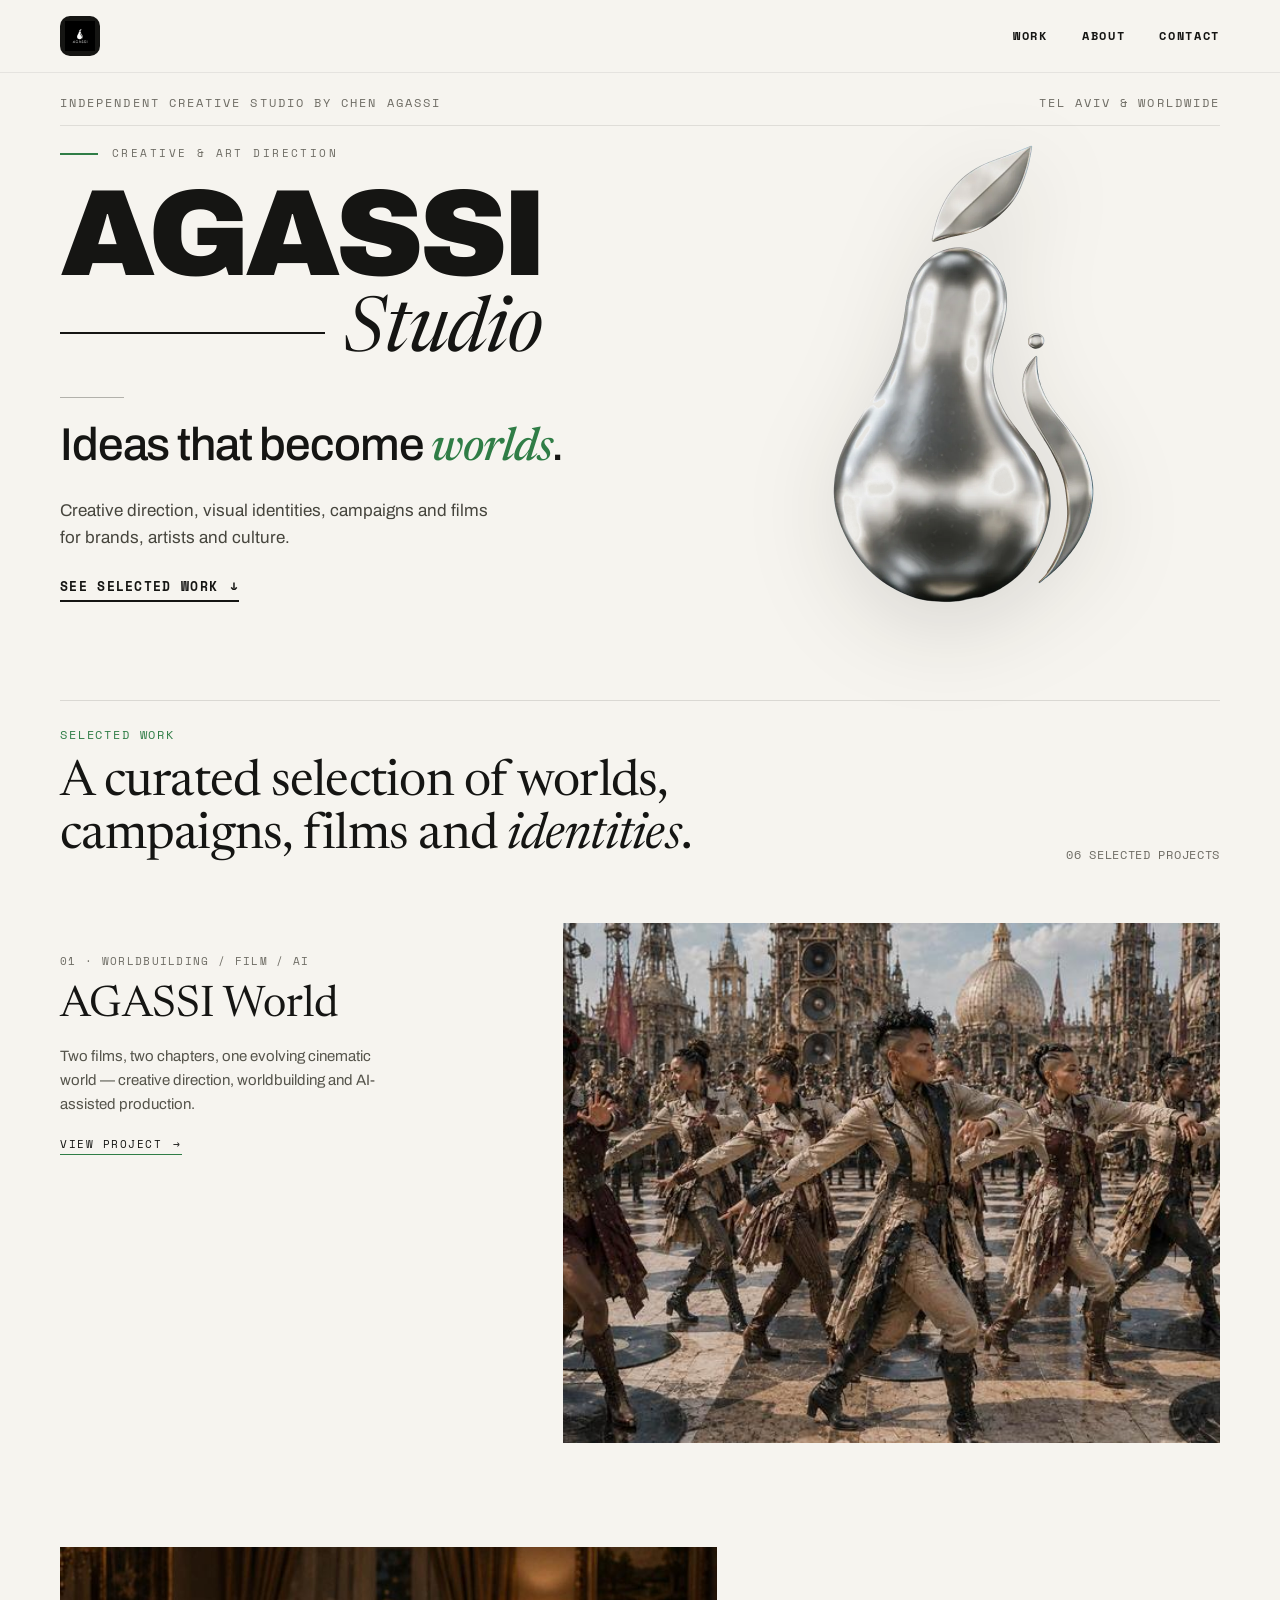
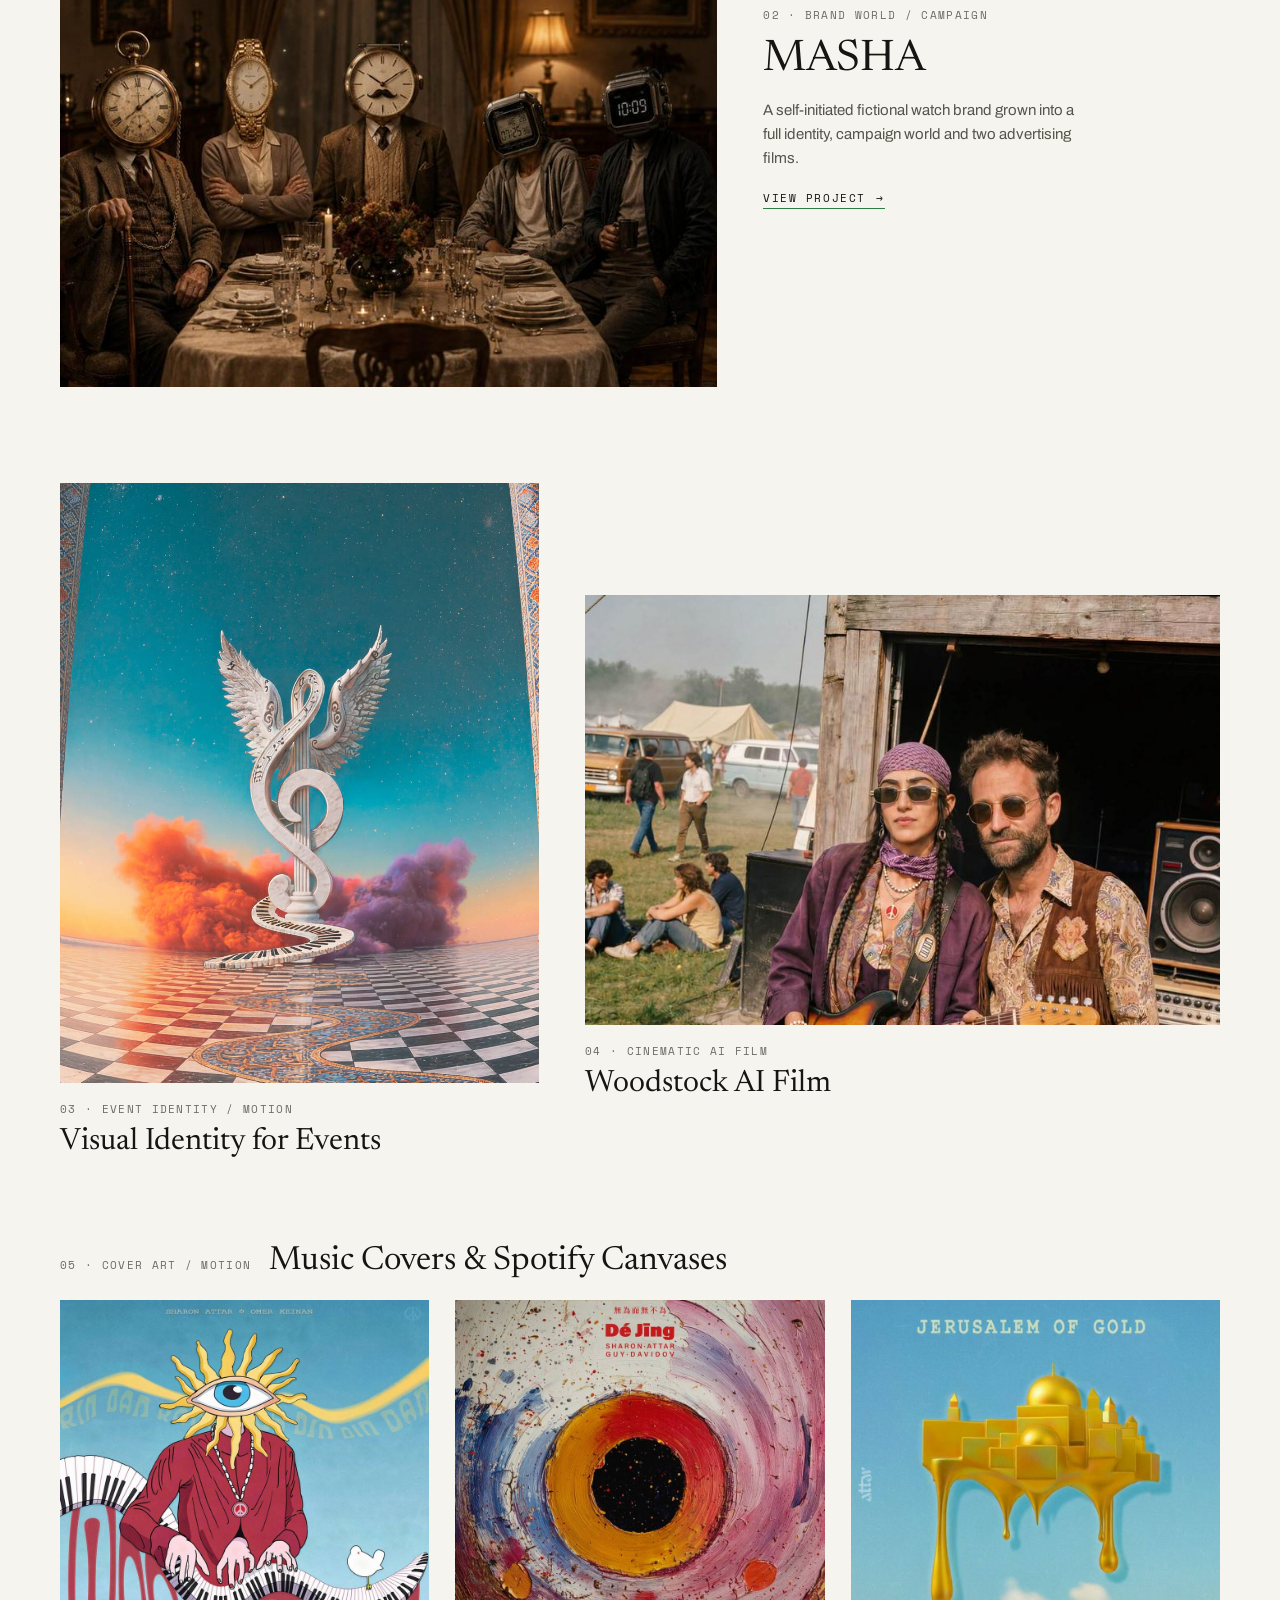
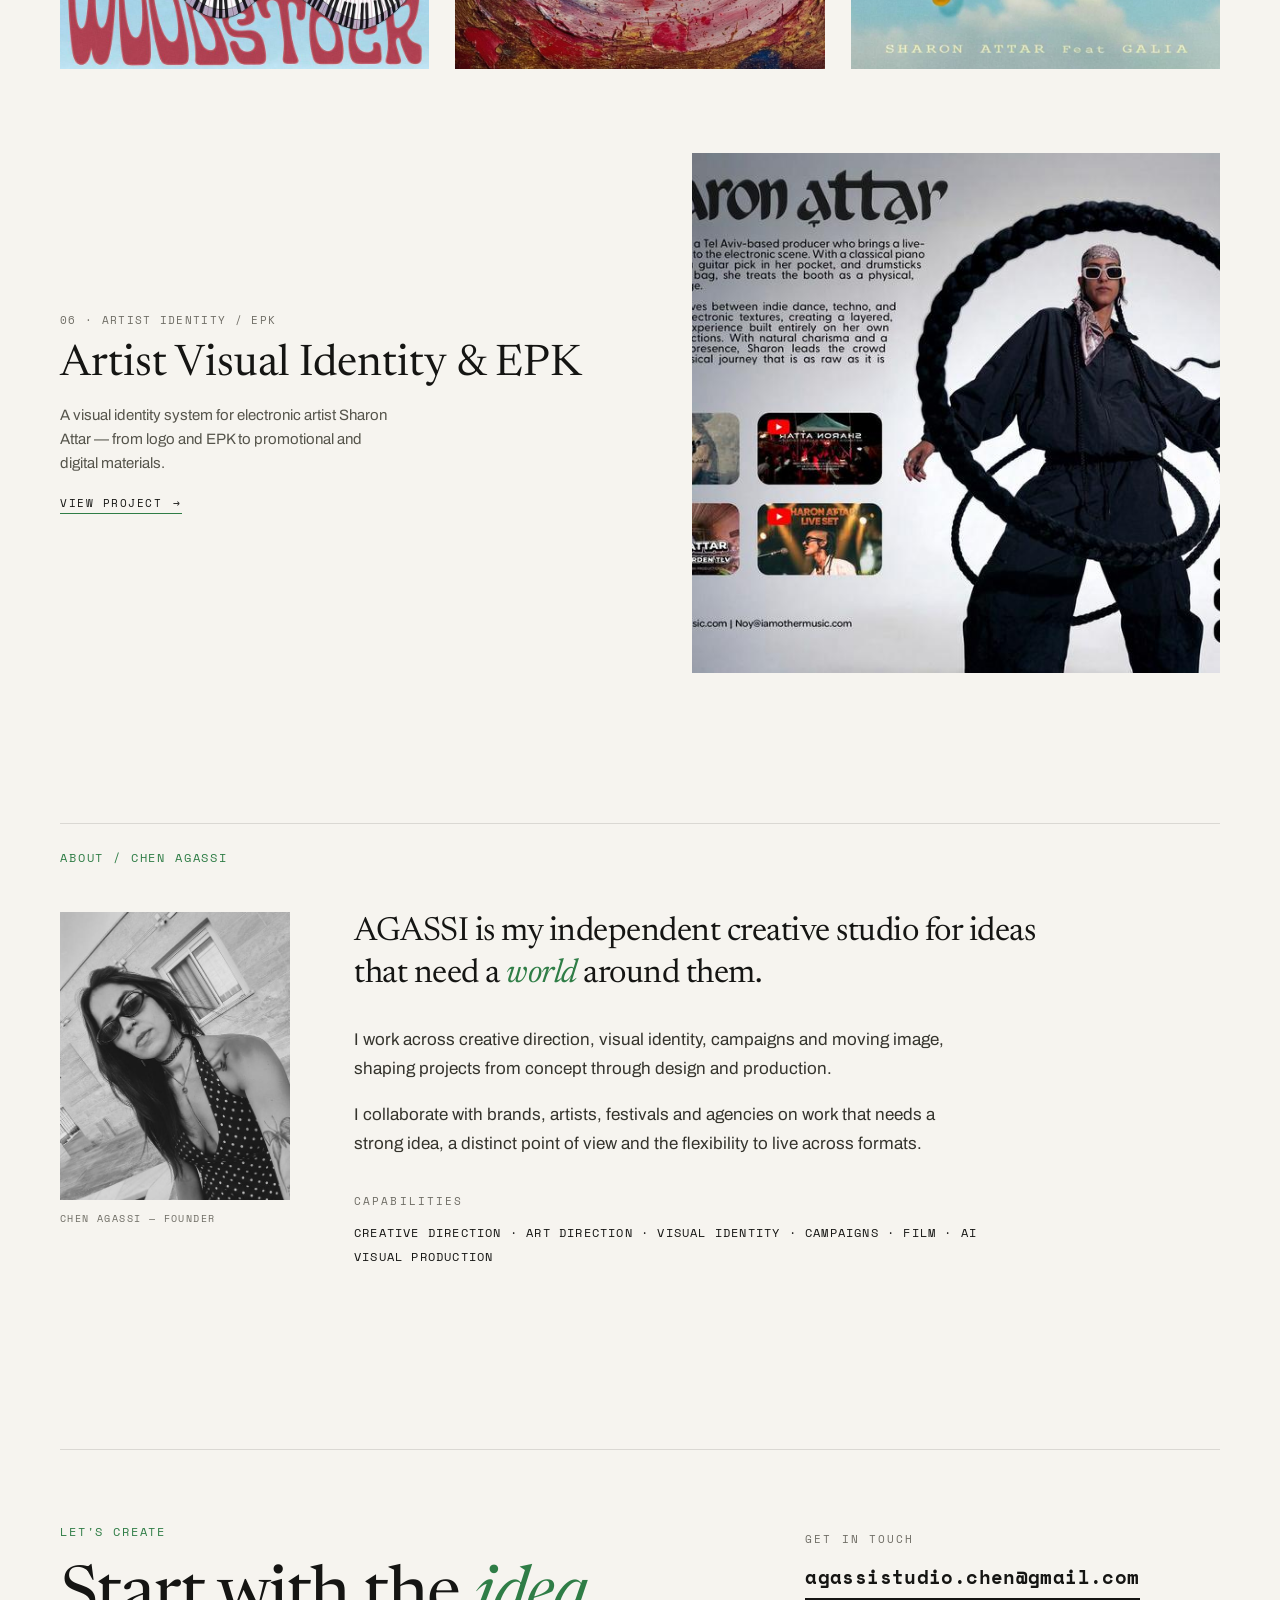
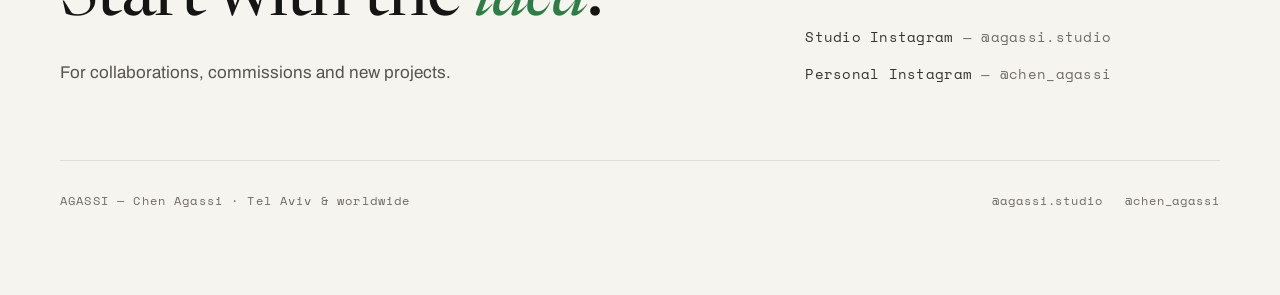
==== commit 302c8a12: "AGASSI final redesign: approved homepage + unified design system across all project pages - New shar" ====
--- a/index.html
+++ b/index.html
@@ -2,227 +2,208 @@
 <html lang="en">
 <head>
 <meta charset="utf-8">
-<meta name="viewport" content="width=device-width, initial-scale=1">
+<meta name="viewport" content="width=device-width, initial-scale=1, viewport-fit=cover">
 <title>AGASSI — Chen Agassi | Creative Studio</title>
 <meta name="description" content="AGASSI is an independent, idea-driven creative studio led by Chen Agassi. Visual identity, campaigns, AI imagery, motion, event design and cinematic storytelling.">
+<meta name="theme-color" content="#f6f4ef">
+<meta property="og:type" content="website">
+<meta property="og:site_name" content="AGASSI">
 <meta property="og:title" content="AGASSI — Chen Agassi">
-<meta property="og:description" content="Ideas worth remembering. Creative direction, visual identities and campaigns for brands, artists and culture.">
-<meta property="og:type" content="website">
+<meta property="og:description" content="Ideas that become worlds. Creative direction, visual identities, campaigns and films for brands, artists and culture.">
 <meta property="og:image" content="assets/world_cover.jpg">
 <meta name="twitter:card" content="summary_large_image">
-<link rel="icon" href="assets/agassi_logo.png">
+<link rel="icon" type="image/png" sizes="32x32" href="assets/favicon-32.png">
+<link rel="apple-touch-icon" href="assets/apple-touch-icon.png">
 <link rel="preconnect" href="https://fonts.googleapis.com">
 <link rel="preconnect" href="https://fonts.gstatic.com" crossorigin>
-<link href="https://fonts.googleapis.com/css2?family=Archivo:wght@400;500;600;700;800&family=Newsreader:ital,opsz,wght@0,6..72,400;0,6..72,500;1,6..72,400;1,6..72,500&family=Space+Mono:wght@400;700&display=swap" rel="stylesheet">
-<style>
-  * { box-sizing: border-box; }
-  html { scroll-behavior: smooth; }
-  body { margin: 0; background: #f6f4ef; color: #151513; font-family: 'Archivo', sans-serif; -webkit-font-smoothing: antialiased; }
-  a { color: #151513; text-decoration: none; }
-  a:hover { color: #2e7d46; }
-  img { display: block; max-width: 100%; }
-  .proj:hover img { transform: scale(1.03); }
-  .proj img { transition: transform 0.6s cubic-bezier(.2,.7,.2,1); }
-  .proj:hover .go { color: #2e7d46; }
-  @keyframes agspin { to { transform: rotate(360deg); } }
-
-  @media (max-width: 900px) {
-    section, .hdr { padding-left: 28px !important; padding-right: 28px !important; }
-  }
-  @media (max-width: 700px) {
-    section, .hdr { padding-left: 20px !important; padding-right: 20px !important; }
-    .g { grid-template-columns: 1fr !important; gap: 28px !important; }
-    .proj { margin-top: 0 !important; }
-    #top .g { display: block !important; }
-    #about .g { display: block !important; }
-    #about .g img { width: 140px !important; height: 186px !important; margin-bottom: 24px; }
-    #about .g > div { width: auto !important; height: auto !important; }
-    h1, #top h1 { font-size: clamp(38px, 11vw, 54px) !important; }
-    .work-thumb { height: 300px !important; }
-  }
-</style>
+<link rel="stylesheet" href="https://fonts.googleapis.com/css2?family=Archivo:wght@400;500;600;700;900&family=Newsreader:ital,opsz,wght@0,6..72,400;0,6..72,500;1,6..72,400;1,6..72,500&family=Space+Mono:wght@400;700&display=swap">
+<link rel="stylesheet" href="css/agassi.css">
+<link rel="preload" as="image" href="assets/pear_silver_clean.webp" type="image/webp" fetchpriority="high">
 </head>
 <body>
-
-<div style="position: relative; width: 100%; overflow-x: hidden; background: #f6f4ef;">
-
-  <!-- HEADER -->
-  <div class="hdr" style="position: sticky; top: 0; z-index: 50; display: flex; align-items: center; justify-content: space-between; padding: 18px 56px; background: rgba(246,244,239,0.86); backdrop-filter: blur(6px); border-bottom: 1px solid rgba(0,0,0,0.08);">
-    <a href="#top" style="display: flex; align-items: center;">
-      <img src="assets/agassi_logo.png" alt="AGASSI" style="height: 48px; width: 48px; object-fit: contain; border-radius: 9px;">
-    </a>
-    <div style="display: flex; gap: 30px; font-family:'Archivo'; font-size: 13px; font-weight:500; letter-spacing: 0.04em; color: #4a4a46;">
-      <a href="#work">Work</a>
-      <a href="#about">About</a>
-      <a href="#contact">Contact</a>
-    </div>
-    <div style="font-family:'Space Mono',monospace; font-size: 11px; letter-spacing: 0.08em; color: #8a8a84;">EN</div>
-  </div>
-
-  <!-- HERO (artistic, editorial) -->
-  <section id="top" style="padding: 92px 56px 104px;">
-    <div class="g" style="display:grid; grid-template-columns: 1.58fr 0.82fr; gap: 56px; align-items: end; max-width: 1280px;">
-
-      <!-- LEFT: big editorial headline -->
-      <div style="position: relative;">
-        <div style="font-family:'Space Mono',monospace; font-size: 12px; letter-spacing: 0.14em; text-transform: uppercase; color: #2e7d46; margin-bottom: 30px;">Creative Studio — Tel Aviv &amp; Worldwide</div>
-        <h1 style="margin: 0; font-family:'Newsreader',serif; font-weight: 400; font-size: clamp(58px, 8.8vw, 116px); line-height: 0.96; letter-spacing: -0.02em; color: #151513;">
-          <span style="display:block;">Ideas</span>
-          <span style="display:block;">worth
-            <span style="position: relative; display: inline-block; font-style: italic;">
-              <svg viewBox="0 0 720 120" preserveAspectRatio="none" aria-hidden="true" style="position:absolute; left:-3%; bottom:0.08em; width:110%; height:0.46em; z-index:0; overflow:visible;">
-                <path d="M8,72 C132,38 272,44 402,54 C502,61 602,52 692,38 C704,36 714,34 718,31 C707,50 667,60 592,66 C482,75 352,76 252,73 C162,70 80,76 12,86 Z" fill="#2e7d46"></path>
-                <path d="M638,28 C674,18 702,22 718,14 C702,38 670,44 634,46 C650,40 652,34 638,28 Z" fill="#2e7d46"></path>
-              </svg>
-              <span style="position: relative; z-index: 1;">remembering</span>
-            </span>.
-          </span>
+<a class="skip" href="#main">Skip to content</a>
+<header class="site-header pad">
+  <a href="#top" aria-label="AGASSI — home">
+    <span class="logo-chip"><img src="assets/agassi_logo_primary.png" alt="" width="30" height="30"></span>
+  </a>
+  <nav class="nav" aria-label="Primary">
+    <a href="#work">Work</a>
+    <a href="#about">About</a>
+    <a href="#contact">Contact</a>
+  </nav>
+</header>
+<main id="main">
+<!-- HERO -->
+<section id="top" class="hero pad" aria-label="Introduction">
+  <div class="wrap">
+    <div class="hero-meta">
+      <span>Independent creative studio by Chen Agassi</span>
+      <span>Tel Aviv &amp; worldwide</span>
+    </div>
+    <div class="hero-grid">
+      <div class="hw">
+        <p class="hero-kicker">Creative &amp; Art Direction</p>
+        <h1 class="lockup" aria-label="AGASSI Studio">
+          <span class="lockup-word" aria-hidden="true">AGASSI</span>
+          <span class="lockup-sub" aria-hidden="true"><span class="lockup-rule"></span><span class="lockup-studio">Studio</span></span>
         </h1>
       </div>
-
-      <!-- RIGHT: statement + link + rotating seal -->
-      <div style="display: flex; flex-direction: column; align-items: flex-start; gap: 42px; padding-bottom: 10px;">
-        <div>
-          <p style="font-family:'Archivo',sans-serif; font-size: 18px; line-height: 1.62; color: #35352f; margin: 0 0 26px; max-width: 360px;">Creative direction, visual identities and campaigns for brands, artists and culture.</p>
-          <a href="#work" style="display: inline-flex; align-items: center; gap: 10px; font-family:'Archivo',sans-serif; font-size: 15px; font-weight: 700; color: #151513; border-bottom: 2px solid #2e7d46; padding-bottom: 5px;">See the work <span style="color: #2e7d46;">↓</span></a>
-        </div>
-
-        <div style="position: relative; width: 150px; height: 150px;">
-          <svg viewBox="0 0 200 200" width="150" height="150" style="overflow: visible; position:absolute; inset:0;">
-            <defs>
-              <path id="agcirc" d="M100,100 m-72,0 a72,72 0 1,1 144,0 a72,72 0 1,1 -144,0"></path>
-            </defs>
-            <g style="transform-origin: 100px 100px; animation: agspin 28s linear infinite;">
-              <text font-family="'Space Mono', monospace" font-size="12.5" letter-spacing="3.2" fill="#151513"><textPath href="#agcirc" startOffset="0">AGASSI STUDIO · CREATIVE DIRECTION · </textPath></text>
-            </g>
-          </svg>
-          <div style="position: absolute; inset: 0; display: flex; align-items: center; justify-content: center;">
-            <img src="assets/agassi_logo.png" alt="AGASSI" style="width: 66px; height: 66px; border-radius: 50%; object-fit: cover;">
-          </div>
-        </div>
-      </div>
-
-    </div>
-  </section>
-
-  <!-- WORK INDEX -->
-  <section id="work" style="padding: 40px 56px 40px; border-top: 1px solid rgba(0,0,0,0.08);">
-    <div style="display: flex; align-items: baseline; justify-content: space-between; margin: 30px 0 44px; flex-wrap: wrap; gap: 12px;">
-      <div style="font-family:'Newsreader',serif; font-size: 30px; color:#151513;">Selected <span style="font-style:italic;">work</span></div>
-      <div style="font-family:'Space Mono',monospace; font-size: 12px; color: #8a8a84; letter-spacing:.04em;">06 PROJECTS · 2024–25</div>
-    </div>
-
-    <div class="g" style="display: grid; grid-template-columns: repeat(2, 1fr); gap: 44px 40px;">
-
-      <a href="world.html" class="proj" style="display:block;">
-        <div style="overflow:hidden;">
-          <img class="work-thumb" src="assets/world_cover.jpg" alt="AGASSI World" style="width: 100%; height: 460px; object-fit: cover;">
-        </div>
-        <div style="display:flex; align-items:baseline; justify-content:space-between; margin-top:16px;">
-          <div>
-            <div style="font-family:'Space Mono',monospace; font-size:11px; color:#8a8a84; letter-spacing:.06em; margin-bottom:6px;">01 — WORLDBUILDING · AI MOTION</div>
-            <div style="font-family:'Newsreader',serif; font-size:26px; color:#151513;">AGASSI World</div>
-          </div>
-          <span class="go" style="font-family:'Archivo'; font-size:22px; color:#151513;">→</span>
+      <div class="hp">
+        <picture>
+          <source type="image/webp" srcset="assets/pear_silver_clean-600.webp 343w, assets/pear_silver_clean.webp 526w" sizes="(max-width:767px) 170px, 263px">
+          <img class="pear-img" src="assets/pear_silver_clean.png" alt="AGASSI silver pear symbol" width="526" height="920" fetchpriority="high">
+        </picture>
+      </div>
+      <div class="hs">
+        <div class="stmt-rule" aria-hidden="true"></div>
+        <p class="stmt">Ideas that become <span class="accent">worlds</span>.</p>
+        <p class="hero-support">Creative direction, visual identities, campaigns and films for brands, artists and culture.</p>
+        <a href="#work" class="cta">See selected work <span class="arrow" aria-hidden="true">↓</span></a>
+      </div>
+    </div>
+  </div>
+</section>
+
+<!-- SELECTED WORK -->
+<section id="work" class="work pad" aria-labelledby="work-title">
+  <div class="wrap">
+    <div class="work-head">
+      <div>
+        <p class="eyebrow">Selected Work</p>
+        <h2 id="work-title" class="work-title">A curated selection of worlds, campaigns, films and <em>identities</em>.</h2>
+      </div>
+      <p class="work-count">06 SELECTED PROJECTS</p>
+    </div>
+
+    <!-- 01 -->
+    <a href="world.html" class="proj p-world">
+      <div class="exh-two">
+        <div class="ptext">
+          <p class="meta">01 · Worldbuilding / Film / AI</p>
+          <h3 class="ptitle ptitle--lg">AGASSI World</h3>
+          <p class="blurb">Two films, two chapters, one evolving cinematic world — creative direction, worldbuilding and AI-assisted production.</p>
+          <span class="pcta">View project <span class="arrow" aria-hidden="true">→</span></span>
+        </div>
+        <div class="frame">
+          <img class="img-world" src="assets/world_cover.jpg" srcset="assets/world_cover-800w.jpg 800w, assets/world_cover.jpg 1600w" sizes="(max-width:767px) 100vw, 56vw" width="1600" height="901" alt="AGASSI World — the parade" loading="lazy" decoding="async">
+        </div>
+      </div>
+    </a>
+
+    <!-- 02 -->
+    <a href="masha.html" class="proj p-masha">
+      <div class="exh-two">
+        <div class="frame">
+          <img class="img-masha" src="assets/masha_fiction_cover.jpg" srcset="assets/masha_fiction_cover-800w.jpg 800w, assets/masha_fiction_cover.jpg 1600w" sizes="(max-width:767px) 100vw, 56vw" width="1600" height="1999" alt="MASHA — the assembly" loading="lazy" decoding="async">
+        </div>
+        <div class="ptext">
+          <p class="meta">02 · Brand World / Campaign</p>
+          <h3 class="ptitle ptitle--lg">MASHA</h3>
+          <p class="blurb">A self-initiated fictional watch brand grown into a full identity, campaign world and two advertising films.</p>
+          <span class="pcta">View project <span class="arrow" aria-hidden="true">→</span></span>
+        </div>
+      </div>
+    </a>
+
+    <!-- 03 + 04 -->
+    <div class="pair">
+      <a href="events.html" class="proj p-events">
+        <div class="frame">
+          <img class="img-events" src="assets/event_soul606_keyvisual.jpg" width="900" height="1613" alt="SOUL 6.6 key visual" loading="lazy" decoding="async">
+        </div>
+        <div class="pcap">
+          <p class="meta">03 · Event Identity / Motion</p>
+          <h3 class="ptitle ptitle--md">Visual Identity for Events</h3>
         </div>
       </a>
-
-      <a href="masha.html" class="proj" style="display:block; margin-top:56px;">
-        <div style="overflow:hidden;">
-          <img class="work-thumb" src="assets/masha_fiction_cover.jpg" alt="MASHA" style="width: 100%; height: 460px; object-fit: cover; object-position: center 30%;">
-        </div>
-        <div style="display:flex; align-items:baseline; justify-content:space-between; margin-top:16px;">
-          <div>
-            <div style="font-family:'Space Mono',monospace; font-size:11px; color:#8a8a84; letter-spacing:.06em; margin-bottom:6px;">02 — CAMPAIGN · BRAND SYSTEM</div>
-            <div style="font-family:'Newsreader',serif; font-size:26px; color:#151513;">MASHA</div>
-          </div>
-          <span class="go" style="font-family:'Archivo'; font-size:22px; color:#151513;">→</span>
+      <a href="woodstock.html" class="proj p-woodstock">
+        <div class="frame">
+          <img class="img-woodstock" src="assets/woodstock_cover.jpg" srcset="assets/woodstock_cover-800w.jpg 800w, assets/woodstock_cover.jpg 1600w" sizes="(max-width:767px) 100vw, 54vw" width="1600" height="1986" alt="Woodstock AI Film" loading="lazy" decoding="async">
+        </div>
+        <div class="pcap">
+          <p class="meta">04 · Cinematic AI Film</p>
+          <h3 class="ptitle ptitle--md">Woodstock AI Film</h3>
         </div>
       </a>
-
-      <a href="events.html" class="proj" style="display:block;">
-        <div style="overflow:hidden;">
-          <img class="work-thumb" src="assets/event_soul606_keyvisual.jpg" alt="Event visuals" style="width: 100%; height: 460px; object-fit: cover;">
-        </div>
-        <div style="display:flex; align-items:baseline; justify-content:space-between; margin-top:16px;">
-          <div>
-            <div style="font-family:'Space Mono',monospace; font-size:11px; color:#8a8a84; letter-spacing:.06em; margin-bottom:6px;">03 — EVENT IDENTITY · TEASER FILMS</div>
-            <div style="font-family:'Newsreader',serif; font-size:26px; color:#151513;">Visual Identity for Events</div>
-          </div>
-          <span class="go" style="font-family:'Archivo'; font-size:22px; color:#151513;">→</span>
-        </div>
-      </a>
-
-      <a href="woodstock.html" class="proj" style="display:block; margin-top:56px;">
-        <div style="overflow:hidden;">
-          <img class="work-thumb" src="assets/woodstock_cover.jpg" alt="Woodstock AI Film" style="width: 100%; height: 460px; object-fit: cover; object-position: center 30%;">
-        </div>
-        <div style="display:flex; align-items:baseline; justify-content:space-between; margin-top:16px;">
-          <div>
-            <div style="font-family:'Space Mono',monospace; font-size:11px; color:#8a8a84; letter-spacing:.06em; margin-bottom:6px;">04 — CINEMATIC · AI FILM</div>
-            <div style="font-family:'Newsreader',serif; font-size:26px; color:#151513;">Woodstock AI Film</div>
-          </div>
-          <span class="go" style="font-family:'Archivo'; font-size:22px; color:#151513;">→</span>
-        </div>
-      </a>
-
-      <a href="music.html" class="proj" style="display:block;">
-        <div style="overflow:hidden; height:460px; display:flex; gap:10px; align-items:center; justify-content:center; background:#f0eee6; padding:20px;" class="work-thumb">
-          <img src="assets/music_woodstock_cover.jpg" alt="Woodstock cover" style="width: 30%; aspect-ratio:1/1; object-fit: cover; transform: rotate(-3deg); box-shadow:0 10px 26px rgba(20,20,15,0.18);">
-          <img src="assets/music_jerusalem_cover.jpg" alt="Jerusalem of Gold cover" style="width: 34%; aspect-ratio:4/5; object-fit: cover; z-index:2; box-shadow:0 14px 34px rgba(20,20,15,0.24);">
-          <img src="assets/music_dejing_cover.jpg" alt="Dé Jing cover" style="width: 30%; aspect-ratio:1/1; object-fit: cover; transform: rotate(3deg); box-shadow:0 10px 26px rgba(20,20,15,0.18);">
-        </div>
-        <div style="display:flex; align-items:baseline; justify-content:space-between; margin-top:16px;">
-          <div>
-            <div style="font-family:'Space Mono',monospace; font-size:11px; color:#8a8a84; letter-spacing:.06em; margin-bottom:6px;">05 — MUSIC COVERS &amp; SPOTIFY CANVASES</div>
-            <div style="font-family:'Newsreader',serif; font-size:26px; color:#151513;">Music Covers &amp; Spotify Canvases</div>
-          </div>
-          <span class="go" style="font-family:'Archivo'; font-size:22px; color:#151513;">→</span>
-        </div>
-      </a>
-
-      <a href="artist-epk.html" class="proj" style="display:block; margin-top:56px;">
-        <div style="overflow:hidden; height:460px; background:#151513; display:flex; align-items:center; justify-content:center;" class="work-thumb">
-          <img src="assets/artist_epk_main.jpg" alt="Artist Visual Identity &amp; EPK" style="width: 100%; height: 100%; object-fit: cover;">
-        </div>
-        <div style="display:flex; align-items:baseline; justify-content:space-between; margin-top:16px;">
-          <div>
-            <div style="font-family:'Space Mono',monospace; font-size:11px; color:#8a8a84; letter-spacing:.06em; margin-bottom:6px;">06 — ARTIST IDENTITY · EPK</div>
-            <div style="font-family:'Newsreader',serif; font-size:26px; color:#151513;">Artist Visual Identity &amp; EPK</div>
-          </div>
-          <span class="go" style="font-family:'Archivo'; font-size:22px; color:#151513;">→</span>
-        </div>
-      </a>
-
-    </div>
-  </section>
-
-  <!-- ABOUT -->
-  <section id="about" style="padding: 120px 56px; margin-top: 60px; border-top: 1px solid rgba(0,0,0,0.08);">
-    <div class="g" style="display: grid; grid-template-columns: 0.8fr 1.2fr; gap: 64px; align-items: center;">
-      <img src="assets/chen_portrait_v2.jpg" alt="Chen Agassi" style="width: 214px; height: 286px; object-fit: cover">
+    </div>
+
+    <!-- 05 -->
+    <a href="music.html" class="proj p-music">
+      <div class="music-head">
+        <p class="meta">05 · Cover Art / Motion</p>
+        <h3 class="ptitle">Music Covers &amp; Spotify Canvases</h3>
+      </div>
+      <div class="music-grid">
+        <div class="frame"><img src="assets/music_woodstock_cover.jpg" width="900" height="900" alt="Woodstock cover" loading="lazy" decoding="async"></div>
+        <div class="frame"><img src="assets/music_dejing_cover.jpg" width="900" height="900" alt="Dé Jing cover" loading="lazy" decoding="async"></div>
+        <div class="frame"><img src="assets/music_jerusalem_cover.jpg" width="900" height="1132" alt="Jerusalem of Gold cover" loading="lazy" decoding="async"></div>
+      </div>
+    </a>
+
+    <!-- 06 -->
+    <a href="artist-epk.html" class="proj p-epk exh-epk">
+      <div class="frame">
+        <img class="img-epk" src="assets/artist_epk_main.jpg" srcset="assets/artist_epk_main-800w.jpg 800w, assets/artist_epk_main.jpg 1400w" sizes="(max-width:767px) 100vw, 46vw" width="1400" height="990" alt="Sharon Attar EPK" loading="lazy" decoding="async">
+      </div>
+      <div class="ptext">
+        <p class="meta">06 · Artist Identity / EPK</p>
+        <h3 class="ptitle ptitle--lg">Artist Visual Identity &amp; EPK</h3>
+        <p class="blurb">A visual identity system for electronic artist Sharon Attar — from logo and EPK to promotional and digital materials.</p>
+        <span class="pcta">View project <span class="arrow" aria-hidden="true">→</span></span>
+      </div>
+    </a>
+  </div>
+</section>
+
+<!-- ABOUT -->
+<section id="about" class="about pad" aria-labelledby="about-title">
+  <div class="wrap">
+    <h2 id="about-title" class="eyebrow">About / Chen Agassi</h2>
+    <div class="about-row">
+      <figure class="about-portrait">
+        <img src="assets/chen_portrait_bw.jpg" width="480" height="617" alt="Portrait of Chen Agassi, founder of AGASSI" loading="lazy" decoding="async">
+        <figcaption>Chen Agassi — Founder</figcaption>
+      </figure>
+      <div class="about-body">
+        <p class="about-lead">AGASSI is my independent creative studio for ideas that need a <span class="accent">world</span> around them.</p>
+        <p class="about-txt">I work across creative direction, visual identity, campaigns and moving image, shaping projects from concept through design and production.</p>
+        <p class="about-txt">I collaborate with brands, artists, festivals and agencies on work that needs a strong idea, a distinct point of view and the flexibility to live across formats.</p>
+        <p class="label">Capabilities</p>
+        <p class="caps">Creative Direction · Art Direction · Visual Identity · Campaigns · Film · AI Visual Production</p>
+      </div>
+    </div>
+  </div>
+</section>
+<section id="contact" class="contact pad" aria-labelledby="contact-title">
+  <div class="wrap">
+    <div class="contact-grid">
       <div>
-        <div style="font-family:'Space Mono',monospace; font-size: 12px; letter-spacing: 0.12em; text-transform: uppercase; color: #2e7d46; margin-bottom: 24px;">About Chen</div>
-        <div style="font-family:'Newsreader',serif; font-size: 44px; font-weight:400; margin-bottom: 26px; letter-spacing:-0.01em;">Hi, I'm <span style="font-style:italic;">Chen Agassi</span>.</div>
-        <p style="font-family:'Archivo'; font-size: 18px; line-height: 1.65; color: #35352f; max-width: 540px; margin: 0 0 20px;">I combine creative thinking, visual design, art direction, storytelling, production and modern technologies to lead projects from the first idea through final execution.</p>
-        <p style="font-family:'Archivo'; font-size: 18px; line-height: 1.65; color: #35352f; max-width: 540px; margin: 0 0 34px;">I partner with brands, artists, festivals and agencies — starting from an idea worth remembering, and building everything around it.</p>
-        <div style="font-family:'Space Mono',monospace; font-size: 13px; color: #8a8a84;">agassistudio.chen@gmail.com · <a href="https://www.instagram.com/agassi.studio/" target="_blank" rel="noopener" style="color:#8a8a84; border-bottom:1px solid rgba(0,0,0,0.18);">@agassi.studio</a> · <a href="https://www.instagram.com/chen_agassi/" target="_blank" rel="noopener" style="color:#8a8a84; border-bottom:1px solid rgba(0,0,0,0.18);">@chen_agassi</a></div>
-      </div>
-    </div>
-  </section>
-
-  <!-- CONTACT -->
-  <section id="contact" style="padding: 150px 56px 120px; border-top: 1px solid rgba(0,0,0,0.08); background:#151513; color:#f6f4ef; text-align: center;">
-    <div style="font-family:'Space Mono',monospace; font-size:12px; letter-spacing:.12em; text-transform:uppercase; color:#6fbf8a; margin-bottom:22px;">Let's Create</div>
-    <div style="font-family:'Newsreader',serif; font-size: 72px; font-weight:400; letter-spacing: -0.01em; margin-bottom: 28px; line-height:1.02;">Start with the <span style="font-style:italic;">idea</span>.</div>
-    <p style="font-family:'Archivo'; font-size: 18px; color: #cfcdc6; margin: 0 0 40px;">Have a project in mind? Let's build everything around it.</p>
-    <a href="mailto:agassistudio.chen@gmail.com" style="display: inline-block; font-family:'Archivo'; font-size: 16px; font-weight: 700; color: #151513; background: #f6f4ef; padding: 18px 42px;">agassistudio.chen@gmail.com</a>
-    <div style="margin: 90px auto 0; max-width: 1100px; padding-top: 30px; border-top: 1px solid rgba(246,244,239,0.16); display: flex; justify-content: space-between; align-items: center; font-family:'Space Mono',monospace; font-size: 12px; color: #9a9a92; flex-wrap: wrap; gap: 12px;">
-      <span>AGASSI — Chen Agassi</span>
-      <span style="display:flex; gap:18px;"><a href="https://www.instagram.com/agassi.studio/" target="_blank" rel="noopener" style="color:#9a9a92;">@agassi.studio</a><a href="https://www.instagram.com/chen_agassi/" target="_blank" rel="noopener" style="color:#9a9a92;">@chen_agassi</a></span>
-    </div>
-  </section>
-
-</div>
+        <p class="eyebrow">Let's Create</p>
+        <h2 id="contact-title" class="contact-title">Start with the <span class="accent">idea</span>.</h2>
+        <p class="contact-sub">For collaborations, commissions and new projects.</p>
+      </div>
+      <div>
+        <p class="label">Get in touch</p>
+        <a href="mailto:agassistudio.chen@gmail.com" class="email">agassistudio.chen@gmail.com</a>
+        <div class="socials">
+          <a href="https://www.instagram.com/agassi.studio/" target="_blank" rel="noopener">Studio Instagram <span>— @agassi.studio</span></a>
+          <a href="https://www.instagram.com/chen_agassi/" target="_blank" rel="noopener">Personal Instagram <span>— @chen_agassi</span></a>
+        </div>
+      </div>
+    </div>
+  </div>
+</section>
+</main>
+<footer class="site-footer pad">
+  <div class="wrap">
+    <div class="footer">
+      <span>AGASSI — Chen Agassi · Tel Aviv &amp; worldwide</span>
+      <nav aria-label="Social">
+        <a href="https://www.instagram.com/agassi.studio/" target="_blank" rel="noopener">@agassi.studio</a>
+        <a href="https://www.instagram.com/chen_agassi/" target="_blank" rel="noopener">@chen_agassi</a>
+      </nav>
+    </div>
+  </div>
+</footer>
 </body>
 </html>
--- a/css/agassi.css
+++ b/css/agassi.css
@@ -0,0 +1,302 @@
+/* =====================================================================
+   AGASSI — shared design system
+   One stylesheet for all seven pages. Values follow the approved
+   Claude Design handoff (README §3–§12). Page-specific rhythm lives in a
+   small <style> block on each project page.
+   ===================================================================== */
+
+/* ---------- Tokens (§12) ---------- */
+:root{
+  --canvas:#f6f4ef; --ink:#151513; --body:#35342d; --body-muted:#46453d;
+  --secondary:#55544b; --micro:#6e6c64; --green:#2f7d46;
+  --hair-strong:rgba(20,20,15,.3); --hair:rgba(20,20,15,.12);
+  --hair-faint:rgba(20,20,15,.1); --hair-header:rgba(20,20,15,.07);
+  --header-bg:rgba(246,244,239,.86);
+  --f-sans:'Archivo',system-ui,-apple-system,'Helvetica Neue',Arial,sans-serif;
+  --f-serif:'Newsreader',Georgia,'Times New Roman',serif;
+  --f-mono:'Space Mono',ui-monospace,Menlo,Consolas,monospace;
+  --gutter:60px; --max:1440px;
+  --ease:cubic-bezier(.2,.7,.2,1);
+}
+
+/* ---------- Base ---------- */
+*,*::before,*::after{box-sizing:border-box}
+html{scroll-behavior:smooth;-webkit-text-size-adjust:100%;text-size-adjust:100%}
+body{margin:0;background:var(--canvas);color:var(--ink);font-family:var(--f-sans);-webkit-font-smoothing:antialiased;overflow-x:hidden}
+a{color:var(--ink);text-decoration:none}
+a:hover{color:var(--green)}
+a:focus-visible{outline:2px solid var(--green);outline-offset:4px}
+img{display:block;max-width:100%;height:auto}
+p,h1,h2,h3,figure{margin:0}
+h1,h2,h3{font-weight:400}
+section,[id]{scroll-margin-top:88px}
+
+.skip{position:absolute;left:-9999px;top:0;z-index:100;background:var(--ink);color:var(--canvas);padding:10px 14px;font:700 12px/1 var(--f-mono);letter-spacing:.1em;text-transform:uppercase}
+.skip:focus{left:12px;top:12px;color:var(--canvas)}
+
+.pad{padding-inline:var(--gutter)}
+.wrap{max-width:var(--max);margin-inline:auto}
+.accent{font-family:var(--f-serif);font-style:italic;color:var(--green)}
+em,.it{font-style:italic}
+
+/* ---------- Micro type (§6.2) ---------- */
+.eyebrow{font:400 11.5px/1.4 var(--f-mono);letter-spacing:.16em;text-transform:uppercase;color:var(--green)}
+.meta{font:400 11px/1.5 var(--f-mono);letter-spacing:.12em;color:var(--micro);text-transform:uppercase}
+.label{font:400 10.5px/1.4 var(--f-mono);letter-spacing:.2em;text-transform:uppercase;color:var(--micro)}
+.arrow{display:inline-block;transition:transform .3s ease}
+
+/* ---------- Header (§11) ---------- */
+.site-header{position:sticky;top:0;z-index:80;display:flex;align-items:center;justify-content:space-between;
+  padding-top:calc(16px + env(safe-area-inset-top,0px));padding-bottom:16px;
+  background:var(--header-bg);-webkit-backdrop-filter:blur(9px);backdrop-filter:blur(9px);border-bottom:1px solid var(--hair-header)}
+.logo-chip{display:inline-flex;width:40px;height:40px;padding:5px;border-radius:10px;background:var(--ink);align-items:center;justify-content:center}
+.logo-chip img{width:100%;height:100%;object-fit:contain}
+.nav{display:flex;align-items:center;gap:34px;font:700 12px/1 var(--f-mono);letter-spacing:.14em;text-transform:uppercase}
+.nav a{padding-block:8px}
+
+/* ---------- CTAs ---------- */
+.cta{display:inline-flex;align-items:center;gap:12px;font:700 13px/1 var(--f-mono);letter-spacing:.1em;text-transform:uppercase;border-bottom:2px solid var(--ink);padding-bottom:7px}
+.cta:hover .arrow{transform:translateY(3px)}
+.pcta{display:inline-block;font:400 11px/1 var(--f-mono);letter-spacing:.14em;text-transform:uppercase;color:var(--ink);border-bottom:1.5px solid var(--green);padding-bottom:4px}
+.pcta .arrow{margin-left:2px}
+
+/* ---------- Imagery: hard edges, subtle hover (§8, §11) ---------- */
+.frame{overflow:hidden}
+.frame img,img.cover{width:100%;object-fit:cover}
+.proj .frame img{transition:transform .7s var(--ease)}
+.proj:hover .frame img{transform:scale(1.025)}
+.ptitle{font-family:var(--f-serif);font-weight:400;transition:color .4s ease}
+.proj:hover .ptitle{color:var(--green)}
+.proj:hover .pcta .arrow{transform:translateX(3px)}
+
+/* =====================================================================
+   HOMEPAGE
+   ===================================================================== */
+.hero{padding-top:22px;padding-bottom:26px}
+.hero-meta{display:flex;justify-content:space-between;gap:16px;flex-wrap:wrap;padding-bottom:14px;border-bottom:1px solid var(--hair-faint);
+  font:400 11.5px/1.4 var(--f-mono);letter-spacing:.18em;text-transform:uppercase;color:var(--micro)}
+.hero-grid{display:grid;grid-template-columns:1.06fr .94fr;grid-template-areas:"word pear" "stmt pear";column-gap:48px;align-items:center;margin-top:18px}
+.hw{grid-area:word;align-self:end}
+.hp{grid-area:pear;display:flex;justify-content:center;align-items:center;padding-left:10px}
+.hs{grid-area:stmt;align-self:start;padding-top:26px}
+.hero-kicker{display:flex;align-items:center;gap:14px;margin-bottom:20px;font:400 11px/1.4 var(--f-mono);letter-spacing:.22em;text-transform:uppercase;color:var(--micro)}
+.hero-kicker::before{content:"";width:38px;height:2px;background:var(--green);flex:none}
+
+/* AGASSI / Studio lockup (§6.1) — fit-content keeps the rule exactly as wide as AGASSI */
+.lockup{width:fit-content;font-size:clamp(62px,9.6vw,150px);line-height:.86;color:var(--ink)}
+.lockup-word{display:block;font-family:var(--f-sans);font-weight:900;letter-spacing:-.045em}
+.lockup-sub{display:flex;align-items:center;gap:.16em;margin-top:.06em}
+.lockup-rule{flex:1;height:2px;background:var(--ink)}
+.lockup-studio{font-family:var(--f-serif);font-style:italic;font-weight:400;font-size:.62em;letter-spacing:-.01em;line-height:1}
+
+.pear-img{width:auto;max-width:100%;height:min(58vh,460px);object-fit:contain;filter:drop-shadow(0 26px 44px rgba(20,20,15,.13))}
+.stmt-rule{width:64px;height:1px;background:var(--hair-strong);margin-bottom:22px}
+.stmt{font-family:var(--f-sans);font-weight:500;font-size:clamp(30px,3.6vw,48px);line-height:1.1;letter-spacing:-.025em;max-width:600px;text-wrap:balance}
+.stmt .accent{font-weight:500}
+.hero-support{font-size:17px;line-height:1.6;color:var(--body-muted);max-width:450px;margin:22px 0 26px}
+
+/* Selected Work (§7) */
+.work{padding-top:70px;padding-bottom:40px}
+.work-head{display:flex;align-items:flex-end;justify-content:space-between;gap:20px;flex-wrap:wrap;border-top:1px solid var(--hair);padding-top:26px;margin-bottom:60px}
+.work-head .eyebrow{margin-bottom:14px}
+.work-title{font-family:var(--f-serif);font-size:clamp(30px,4vw,50px);line-height:1.06;letter-spacing:-.015em;max-width:720px}
+.work-count{font:400 11.5px/1.4 var(--f-mono);letter-spacing:.06em;color:var(--micro)}
+.proj{display:block}
+.ptitle--lg{font-size:clamp(30px,3.4vw,44px);line-height:1.02;margin:14px 0 16px}
+.ptitle--md{font-size:clamp(24px,2.4vw,32px);margin-top:8px}
+.blurb{font-size:15px;line-height:1.6;color:var(--secondary);max-width:320px;margin:0 0 18px}
+
+.exh-two{display:grid;gap:46px;align-items:start}
+.p-world .exh-two{grid-template-columns:.82fr 1.18fr}
+.p-masha .exh-two{grid-template-columns:1.18fr .82fr}
+.pair{display:grid;grid-template-columns:.86fr 1.14fr;gap:46px;align-items:start}
+.exh-epk{display:grid;grid-template-columns:1fr .9fr;gap:46px;align-items:center}
+/* approved vertical rhythm 104 → 96 → 88 → 84 */
+.p-world{margin-bottom:104px}
+.p-masha{margin-bottom:96px}
+.pair{margin-bottom:88px}
+.p-music{margin-bottom:84px}
+.p-epk{margin-bottom:20px}
+.p-world .ptext{padding-top:30px}
+.p-masha .ptext{padding-top:60px}
+.p-woodstock{margin-top:112px}
+.pcap{margin-top:18px}
+.img-world{height:520px}
+.img-masha{height:440px;object-position:center 30%}
+.img-events{height:600px}
+.img-woodstock{height:430px;object-position:center 28%}
+.img-epk{height:520px;object-position:center top}
+.music-head{display:flex;align-items:baseline;gap:18px;flex-wrap:wrap;margin-bottom:22px}
+.music-head .ptitle{font-size:clamp(24px,2.6vw,34px)}
+.music-grid{display:grid;grid-template-columns:repeat(3,1fr);gap:26px}
+.music-grid img{aspect-ratio:1/1;height:auto}
+.p-epk .frame{order:2}
+.p-epk .ptext{order:1}
+.p-epk .blurb{max-width:330px}
+
+/* About (§9) */
+.about{padding-top:90px;padding-bottom:90px}
+.about > .wrap > .eyebrow{border-top:1px solid var(--hair);padding-top:26px;margin-bottom:46px}
+.about-row{display:grid;grid-template-columns:230px 1fr;gap:64px;align-items:start}
+.about-portrait{width:230px}
+.about-portrait img{width:100%;height:auto;aspect-ratio:4/5;object-fit:cover;object-position:34% 18%;filter:grayscale(1)}
+.about-portrait figcaption{font:400 10px/1.4 var(--f-mono);letter-spacing:.14em;text-transform:uppercase;color:var(--micro);margin-top:12px}
+.about-lead{font-family:var(--f-serif);font-size:clamp(24px,2.6vw,34px);line-height:1.26;letter-spacing:-.015em;max-width:720px;margin-bottom:30px}
+.about-txt{font-size:17px;line-height:1.68;color:var(--body);max-width:620px;margin-bottom:18px}
+.about-body .label{margin-top:36px;margin-bottom:12px}
+.caps{font:400 12px/2 var(--f-mono);letter-spacing:.1em;text-transform:uppercase;max-width:660px}
+
+/* =====================================================================
+   CONTACT + FOOTER (homepage full, project pages compact)
+   ===================================================================== */
+.contact{padding-top:90px;padding-bottom:0}
+.site-footer{padding-bottom:calc(80px + env(safe-area-inset-bottom,0px))}
+.contact > .wrap{border-top:1px solid var(--hair);padding-top:74px}
+.contact-grid{display:grid;grid-template-columns:1.25fr .75fr;gap:54px;align-items:end}
+.contact .eyebrow{margin-bottom:24px}
+.contact-title{font-family:var(--f-serif);font-size:clamp(38px,5.4vw,72px);letter-spacing:-.022em;line-height:1}
+.contact-sub{font-size:17px;line-height:1.6;color:var(--secondary);margin-top:26px;max-width:420px}
+.contact .label{margin-bottom:18px}
+.email{display:block;width:fit-content;max-width:100%;font:700 clamp(15px,1.6vw,19px)/1.3 var(--f-mono);letter-spacing:.02em;border-bottom:2px solid var(--ink);padding-bottom:9px;margin-bottom:26px}
+.socials{display:flex;flex-direction:column;gap:14px;font:400 13.5px/1.4 var(--f-mono);letter-spacing:.02em}
+.socials a{color:var(--body);padding-block:2px}
+.socials a span{color:var(--micro)}
+.socials a:hover,.socials a:hover span{color:var(--green)}
+.footer{margin-top:74px;padding-top:26px;border-top:1px solid var(--hair-faint);display:flex;justify-content:space-between;align-items:center;gap:16px;flex-wrap:wrap;font:400 11.5px/1.4 var(--f-mono);color:var(--micro)}
+.footer > span{letter-spacing:.1em}
+.footer nav{display:flex;gap:22px;letter-spacing:.08em}
+.footer nav a{color:var(--micro);padding-block:6px}
+.footer nav a:hover{color:var(--green)}
+/* compact variant on project pages */
+.contact--compact{padding-top:0}
+.contact--compact > .wrap{padding-top:64px}
+.contact--compact .contact-title{font-size:clamp(34px,4.2vw,56px)}
+
+/* =====================================================================
+   PROJECT PAGES — shared system
+   ===================================================================== */
+.ph{padding-top:90px;padding-bottom:70px}
+.ph .eyebrow{margin-bottom:26px}
+.p-h1{font-family:var(--f-serif);font-size:clamp(44px,5.8vw,82px);line-height:1;letter-spacing:-.015em;margin-bottom:30px;max-width:1100px}
+.p-h1--sm{font-size:clamp(40px,4.4vw,62px);line-height:1.02}
+.p-lead{font-family:var(--f-serif);font-size:clamp(21px,1.9vw,27px);line-height:1.4;color:var(--body);max-width:780px;margin-bottom:44px}
+.p-intro{font-size:17px;line-height:1.62;color:var(--body);max-width:640px;margin-bottom:34px}
+.p-intro strong{font-weight:700;color:var(--ink)}
+.p-facts{display:flex;gap:18px 60px;flex-wrap:wrap;border-top:1px solid var(--hair);padding-top:26px;max-width:1100px}
+.p-facts .label{margin-bottom:8px}
+.p-facts dt{margin:0}
+.p-facts dd{margin:0}
+.p-facts .v{font-size:15px;font-weight:600;line-height:1.5}
+
+.bleed{width:100%;height:var(--h,auto);object-fit:cover}
+
+.idea{padding-top:100px;padding-bottom:100px}
+.idea .eyebrow{margin-bottom:24px}
+.idea-text{font-family:var(--f-serif);font-size:clamp(23px,2.2vw,30px);line-height:1.45;max-width:860px;text-wrap:pretty}
+
+.chapter{padding-top:80px;padding-bottom:110px;border-top:1px solid var(--hair)}
+.ch-head{display:flex;align-items:baseline;gap:8px 18px;flex-wrap:wrap;margin-bottom:40px}
+.ch-title{font-family:var(--f-serif);font-style:italic;font-size:clamp(28px,2.6vw,40px);line-height:1.1}
+.ch-title--up{font-style:normal}
+.ch-title .sub{font-size:.62em;color:var(--micro)}
+.ch-meta{font:400 11.5px/1.5 var(--f-mono);letter-spacing:.08em;color:var(--micro);text-transform:uppercase}
+.slot-label{display:block;margin-bottom:12px}
+.slot-label .soft{opacity:.75}
+
+/* video containers — ratio-locked, source untouched */
+.media{position:relative;width:100%;overflow:hidden;background:var(--ink)}
+.media iframe,.media > img{position:absolute;inset:0;width:100%;height:100%;border:0;object-fit:cover}
+.r-16x9{aspect-ratio:16/9}
+.r-9x16{aspect-ratio:9/16}
+.r-4x5{aspect-ratio:4/5}
+.r-1x1{aspect-ratio:1/1}
+
+/* gallery helpers: fixed desktop heights via --h, natural ratio on mobile */
+.fx{width:100%;height:var(--h,auto);object-fit:cover}
+.off{margin-top:var(--mt,0)}
+.g{display:grid;gap:var(--gap,20px);align-items:start}
+
+/* next project */
+.next{display:block;padding-top:90px;padding-bottom:90px;border-top:1px solid var(--hair)}
+.next-row{display:flex;align-items:flex-end;justify-content:space-between;flex-wrap:wrap;gap:16px}
+.next .label{margin-bottom:12px}
+.next-title{font-family:var(--f-serif);font-size:clamp(30px,3.4vw,44px);line-height:1.08;transition:color .4s ease}
+.next-title .arrow{font-style:italic;color:var(--micro);margin-left:.15em}
+.next:hover .next-title{color:var(--green)}
+.next:hover .next-title .arrow{transform:translateX(4px);color:var(--green)}
+.next-back{font:400 11px/1 var(--f-mono);letter-spacing:.14em;text-transform:uppercase;color:var(--micro)}
+
+/* =====================================================================
+   BREAKPOINTS (§4, §10)
+   1728 · 1440 · 768 · 430 · 390
+   ===================================================================== */
+@media (min-width:1600px){
+  :root{--gutter:88px;--max:1560px}
+}
+/* Tablet — 768 to 1180. README §4: 768 keeps the two-column hero, 38px gutter. */
+@media (max-width:1180px) and (min-width:768px){
+  :root{--gutter:38px}
+  .hero-grid{column-gap:30px}
+  .exh-two,.pair{gap:32px}
+  .about-row{grid-template-columns:200px 1fr;gap:42px}
+  .about-portrait{width:200px}
+  .contact-grid{grid-template-columns:1fr auto}
+}
+/* Mobile — ≤767 (430 / 390): designed, not a stacked desktop */
+@media (max-width:767px){
+  :root{--gutter:20px}
+  .nav{gap:20px}
+  section,[id]{scroll-margin-top:76px}
+
+  .hero-grid{grid-template-columns:1fr;grid-template-areas:"word" "pear" "stmt";row-gap:4px}
+  .hw{align-self:auto}
+  .hp{margin:6px 0 2px;padding-left:0}
+  .pear-img{height:min(42vh,290px)}
+  .hs{padding-top:18px}
+  .lockup{font-size:clamp(58px,17vw,100px)}
+  .stmt{font-size:clamp(34px,9.5vw,56px)}
+
+  .p-world .exh-two,.p-masha .exh-two,.pair{grid-template-columns:1fr;gap:40px}
+  .exh-epk{grid-template-columns:1fr;gap:26px}
+  .p-world .ptext,.p-masha .ptext{padding-top:0}
+  .p-woodstock{margin-top:0}
+  .p-world,.p-masha,.pair,.p-music{margin-bottom:64px}
+  .img-world{height:230px}
+  .img-masha{height:300px}
+  .img-events{height:420px}
+  .img-woodstock{height:215px}
+  .img-epk{height:auto;aspect-ratio:1400/990}  /* production EPK asset is landscape — show it whole on mobile */
+  .music-grid{gap:10px}
+
+  .about-row{grid-template-columns:1fr;gap:28px}
+  .about-portrait{width:130px}
+  .contact-grid{grid-template-columns:1fr;gap:34px;align-items:start}
+  .site-footer{padding-bottom:calc(120px + env(safe-area-inset-bottom,0px))}
+  .email{overflow-wrap:anywhere}
+
+  /* project pages */
+  .ph{padding-top:56px;padding-bottom:48px}
+  .p-h1{font-size:clamp(38px,11vw,56px)}
+  .p-h1--sm{font-size:clamp(34px,9.6vw,46px)}
+  .p-facts{gap:18px 36px}
+  .idea{padding-top:64px;padding-bottom:64px}
+  .chapter{padding-top:56px;padding-bottom:72px}
+  .ch-head{margin-bottom:28px}
+  .g{grid-template-columns:1fr !important;gap:20px}
+  .fx,.bleed{height:auto}
+  .off{margin-top:0}
+  .next{padding-top:64px;padding-bottom:64px}
+}
+@media (max-width:440px){
+  .pear-img{height:238px}
+  .lockup{font-size:clamp(56px,15.5vw,78px)}
+  .stmt{font-size:33px}
+  .about-portrait{width:118px}
+}
+
+/* ---------- Motion ---------- */
+@media (prefers-reduced-motion:reduce){
+  html{scroll-behavior:auto}
+  *,*::before,*::after{transition:none !important;animation:none !important}
+  .proj:hover .frame img{transform:none}
+}
